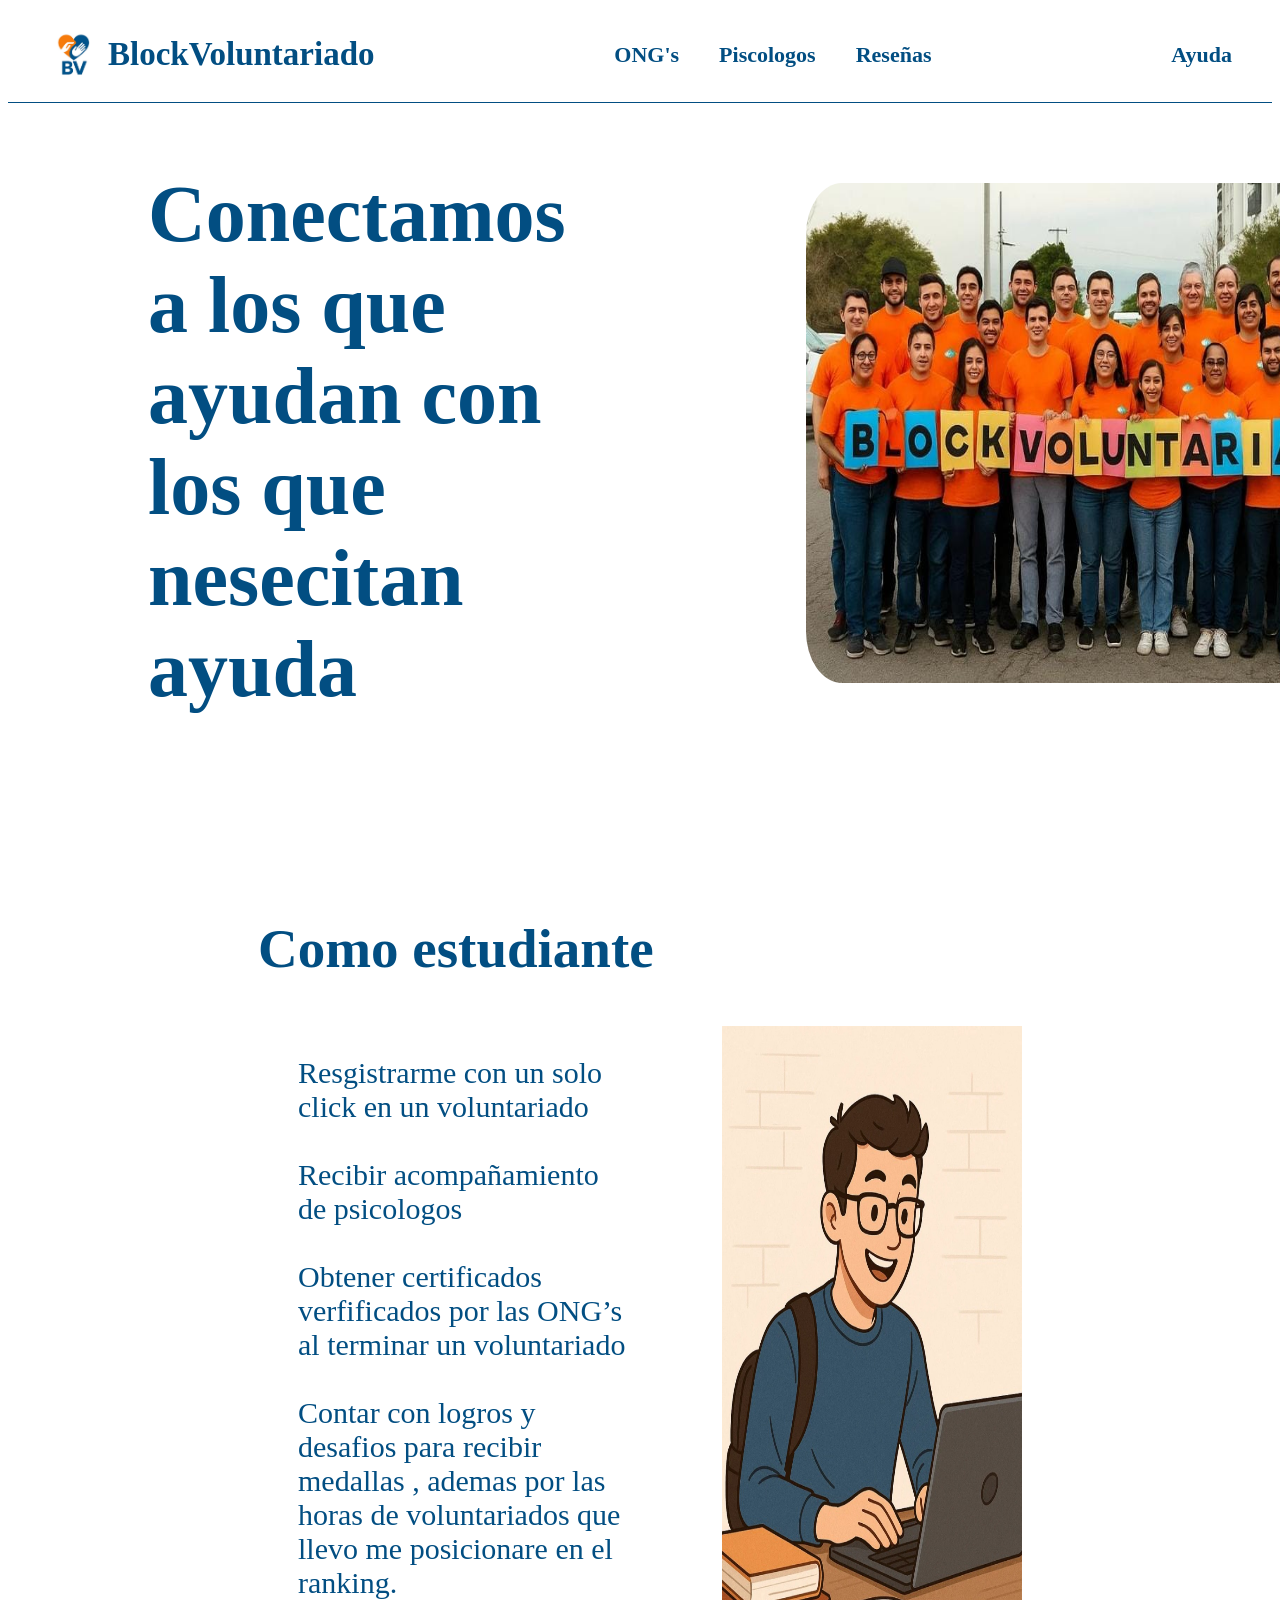
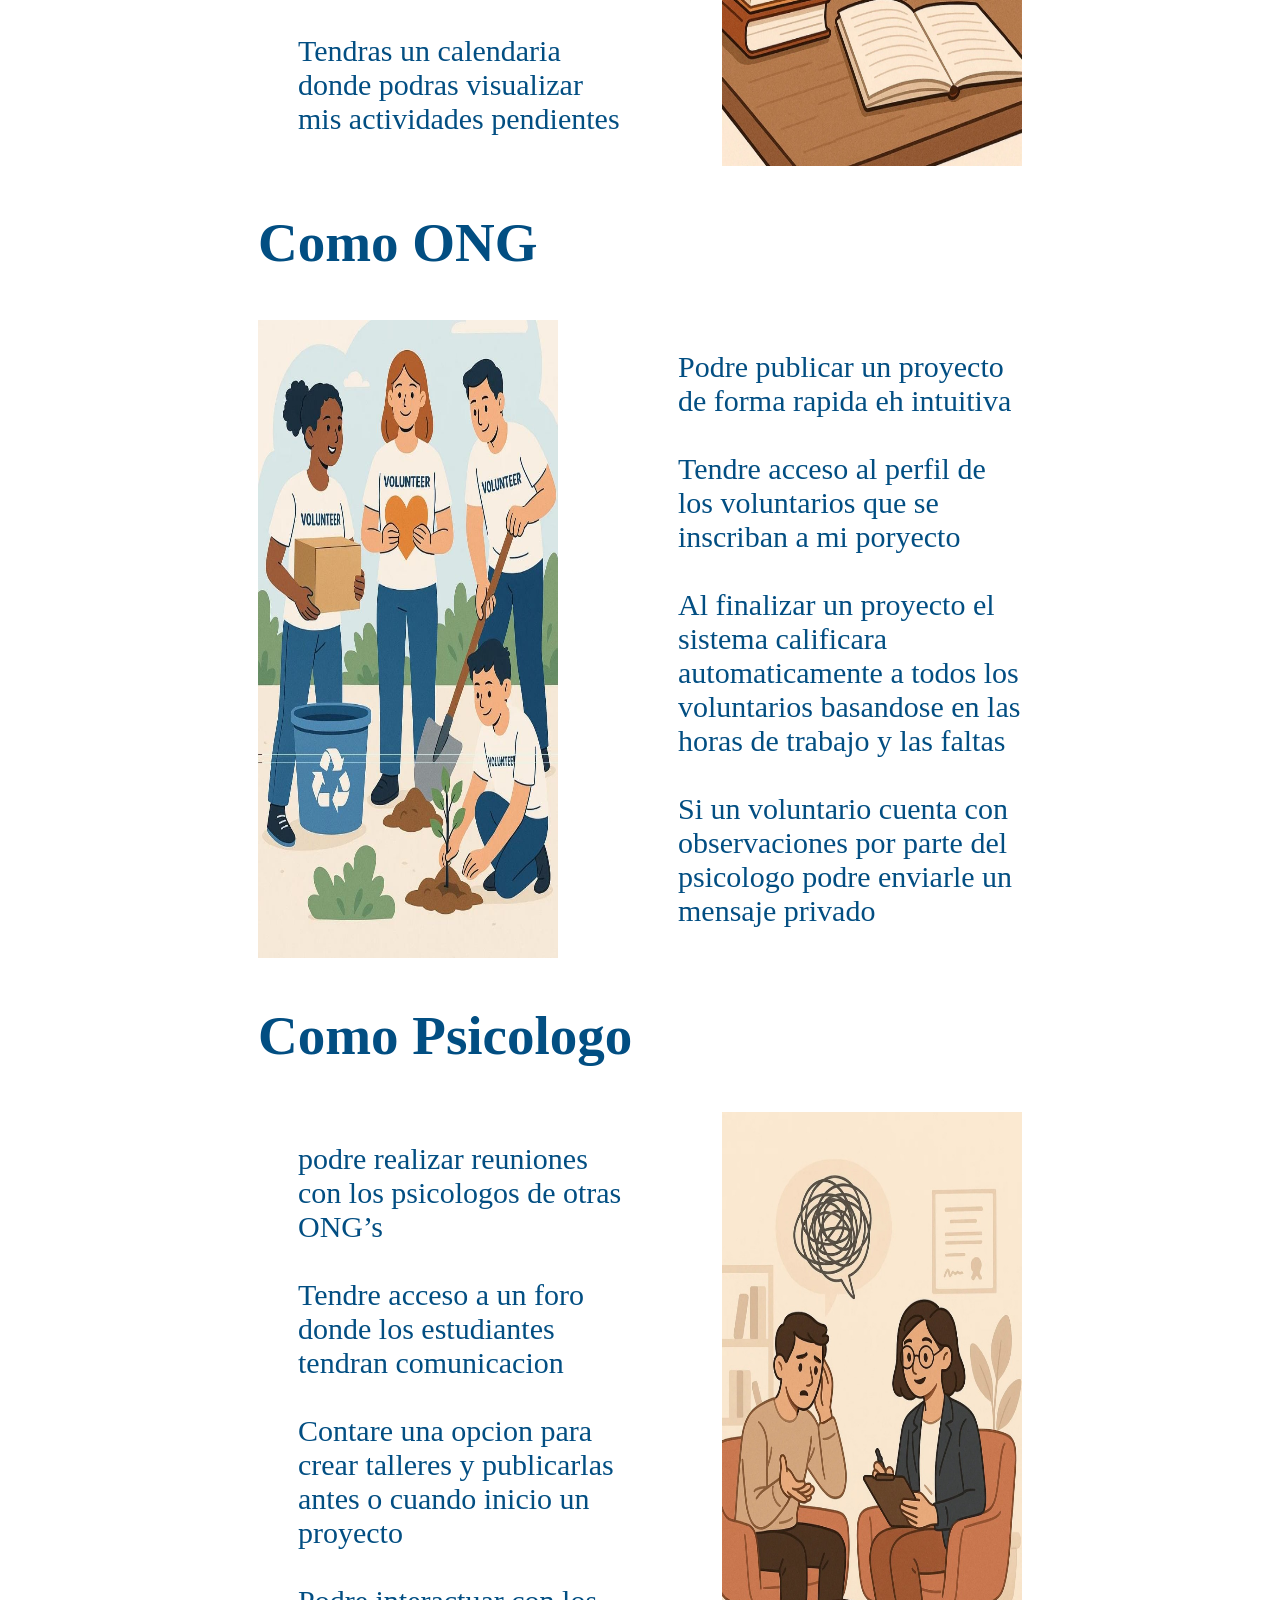
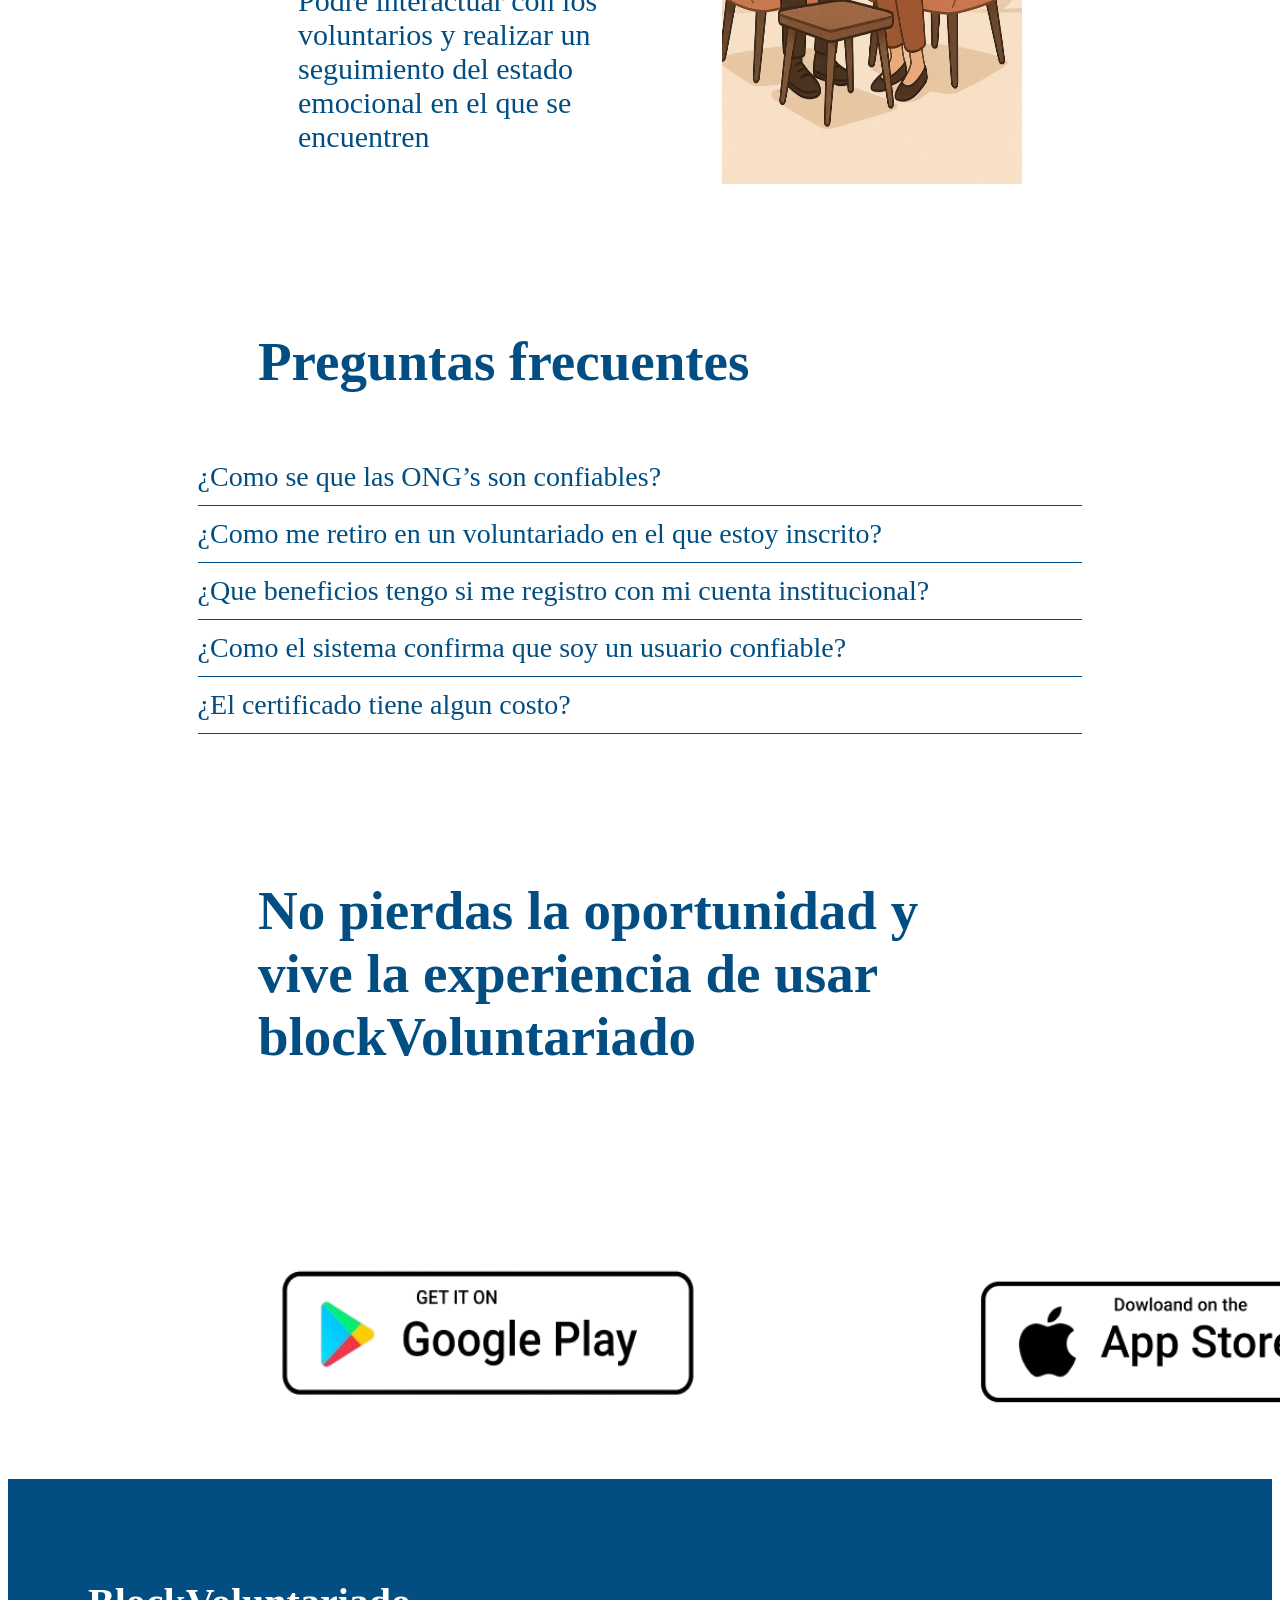
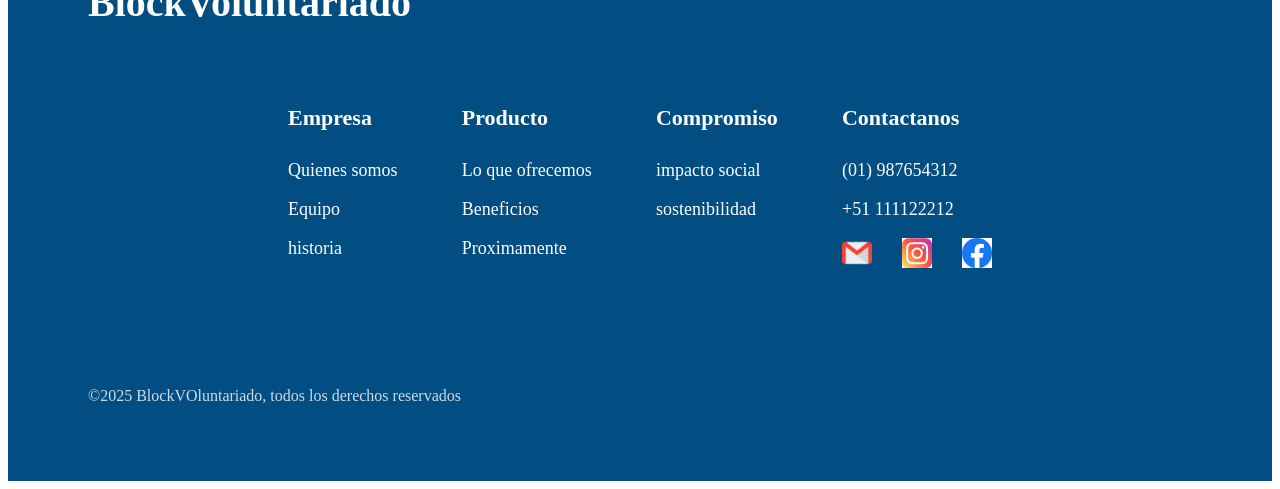
==== index.html @ fc1949a8 "Guardando mis cambios locales antes de fusionar" ====
<!DOCTYPE html>
<html lang="es">
    <head>
        <link rel="icon" href="Images/LogoBlockVoluntariado.jpg" type="image/jpg">
        <meta charset="UTF-8">
        <title>BlockVoluntariado</title>
        <link rel="stylesheet" href="styles/style.css">
    </head>
    
    <body>
        
    
        <header>

        <section class="Menu">
            <div class="izquierda">
                <img src="Images/LogoBlockVoluntariado.jpg" width="50">
                <h2>BlockVoluntariado</h2>
            </div>
        
            
        <ul class="centro">
            <li><strong>ONG's</strong></li>
            <li><strong>Piscologos</strong></li>
            <li><strong>Reseñas</strong></li>     
        </ul>
            <p class="derecha"><strong>Ayuda</strong></p>
        
        </section>
        </header>

    

        <main>
        <section class="hero">
            <h1 class="titulo">Conectamos<br>a los que<br>ayudan con <br>los que <br>nesecitan<br>ayuda</h1>
            <img class="primeraImagen" src="Images/Hero.jpg" width="600" height="500">
        </section>
        
        <section class="Segmentos">
            <article class="Estudiante">
            <h2>Como estudiante</h2>

            <div class="Estudiante-Info">
            <img src="Images/Estudiantes.jpg" width="300">

            <ul class="Estudiante-texto">
                <li>Resgistrarme con un solo click en un voluntariado</li><br>  
                <li>Recibir acompañamiento de psicologos</li><br>
                <li>Obtener certificados verfificados por las ONG’s al terminar un voluntariado</li><br>
                <li>Contar con logros y desafios para recibir medallas , ademas por las horas de voluntariados que llevo me posicionare en el ranking.</li><br>
                <li>Tendras un calendaria donde podras visualizar mis actividades pendientes</li>
            </ul>
        
            
            </div>
            
            </article>

            <article class="ONG">
                <h2>Como ONG</h2>
                <div class="ONG-Info">
                <img src="Images/ONGs.jpg" width="300">
                <ul class="ONG-texto">
                    <li>Podre publicar un proyecto de forma rapida eh intuitiva</li><br>
                    <li>Tendre acceso al perfil de los voluntarios que se inscriban a mi poryecto</li><br>
                    <li>Al finalizar un proyecto el sistema calificara automaticamente a todos los voluntarios basandose en las horas de trabajo y las faltas</li><br>
                    <li>Si un voluntario cuenta con observaciones por parte del psicologo podre enviarle un mensaje privado</li>
                </ul>
                
                </div>
            </article>

            <article class="Psicologo">
                <h2>Como Psicologo</h2>
                <div class="Psicologo-Info">    
            
                <img src="Images/Psicologos.jpg" width="300">
                <ul class="Psicologo-texto">
                    <li>podre realizar reuniones con los psicologos de otras ONG’s</li><br>
                    <li>Tendre acceso a un foro donde los estudiantes tendran comunicacion</li><br>
                    <li>Contare una opcion para crear talleres y publicarlas antes o cuando inicio un proyecto</li><br>
                    <li>Podre interactuar con los voluntarios y realizar un seguimiento del estado emocional en el que se encuentren</li>
                </ul>
                
                </div>
            </article>

        </section>

        <section class="Preguntas">
            <h2>Preguntas frecuentes</h2>
            <p>¿Como se que las ONG’s son confiables?</p>
            <p>¿Como me retiro en un voluntariado en el que estoy inscrito?</p>
            <p>¿Que beneficios tengo si me registro con mi cuenta institucional?</p>
            <p>¿Como el sistema confirma que soy un usuario confiable?</p>
            <p>¿El certificado tiene algun costo?</p>
        </section>

        <section class="instalacion">
            <h2>No pierdas la oportunidad y vive la experiencia de usar blockVoluntariado</h2>
            <div>
            <img src="Images/GooglePlay.png" width="500" height="245">
            <img src="Images/AppStore.png" width="555" height="240">
            </div>
        

        </section>
        
        </main>

        <footer class="footer">
            <h3 class="footer-titulo">BlockVoluntariado</h3>

            <div class="footer-info">
            <div>
                <h4>Empresa</h4>
                <p>Quienes somos</p>
                <p>Equipo</p>
                <p>historia</p>
            </div>

            <div>
                <h4>Producto</h4>
                <p>Lo que ofrecemos</p>
                <p>Beneficios</p>
                <p>Proximamente</p>
            </div>

            <div>
                <h4>Compromiso</h4>
                <p>impacto social</p>
                <p>sostenibilidad</p>
            </div>

            <div>
                <h4>Contactanos</h4>
                <p>(01) 987654312</p>
                <p>+51 111122212</p>
                <div class="footer-iconos">
                <img src="Images/Gmail.png" width="30  ">
                <img src="Images/Instagram.jpg" width="30">
                <img src="Images/Facebook.jpg" width="30">
                </div>
            </div>
            </div>

            <p class="final"> &copy;2025 BlockVOluntariado, todos los derechos reservados</p>


        </footer>
    
    </body>
</html>
---- styles/style.css ----
header{
   
    color:#024E82;
    border-bottom: 1px solid #024E82;
    padding: 1px 40px;
 
}


.Menu{
  display: flex;
  align-items: center;
  font-size: 22px;
  
}

.izquierda{
    display: flex;
    align-items: center;
    gap: 10px;
}
.centro{
  flex:2px;                   
  display:flex;
  justify-content:center; 
  gap:40px;
  list-style:none;
  margin:0;
  padding:0;
}

.derecha{
    margin-left: auto;
}

.hero{
      display:flex;
      gap: 100px;
      padding: 0px 140px;
      

}
.primeraImagen{
     padding: 80px 140px;
     border-radius: 20%;
}
.titulo{
  
    color:#024E82;
    font-size: 80px;
   
}


.Segmentos{
 color:#024E82;
padding: 90px 250px;


}

.Segmentos h2{
    font-size: 55px;
}

.Estudiante-Info{
    display: flex;
    gap: 90px;
    flex-direction: row-reverse;    

}
.Estudiante-texto{
    list-style:none; 
    font-size: 30px;
  
}

.ONG-Info{
    display: flex;
    gap:80px;

}
.ONG-texto{
     list-style:none;
    font-size: 30px;
    
}

.Psicologo-Info{
    display: flex;
    gap:90px;
    flex-direction: row-reverse;

}
.Psicologo-texto{
    list-style:none; 
    font-size: 30px;

}

.Preguntas{
    color:#024E82;
  
}

.Preguntas h2{
    padding:  10px 250px;
    font-size: 55px;
    
}

.Preguntas p{
    width: 70%;             
  margin: 0 auto;         
  padding: 12px 0;     
  border-bottom: 1px solid #024E82;
  font-size: 28px;
}

.instalacion{
     color:#024E82;
     
}

.instalacion h2{
   
   padding: 12px 0;   
    font-size: 55px;   
     padding:  100px 250px; 
}

.instalacion div{
    display: flex;
    padding:  10px 250px; 
   gap:150px;
}

.footer{
    background-color: #024E82;
    color:white ;
    padding: 60px 80px;
}
.footer-titulo{
    font-size: 40px;
    gap:60px;

}
.footer-info{
    justify-content: space-between;
    display: flex;
   padding: 10px 200px;
}

.footer-info p{
    font-size: 18px;    
}
.footer-info h4{
     font-size: 22px; 
}

.footer-iconos{
    display: flex;
    gap:30px;
   
}

.final{
  font-size: 16px;
    opacity: 0.8;
    margin-top: 100px;

}
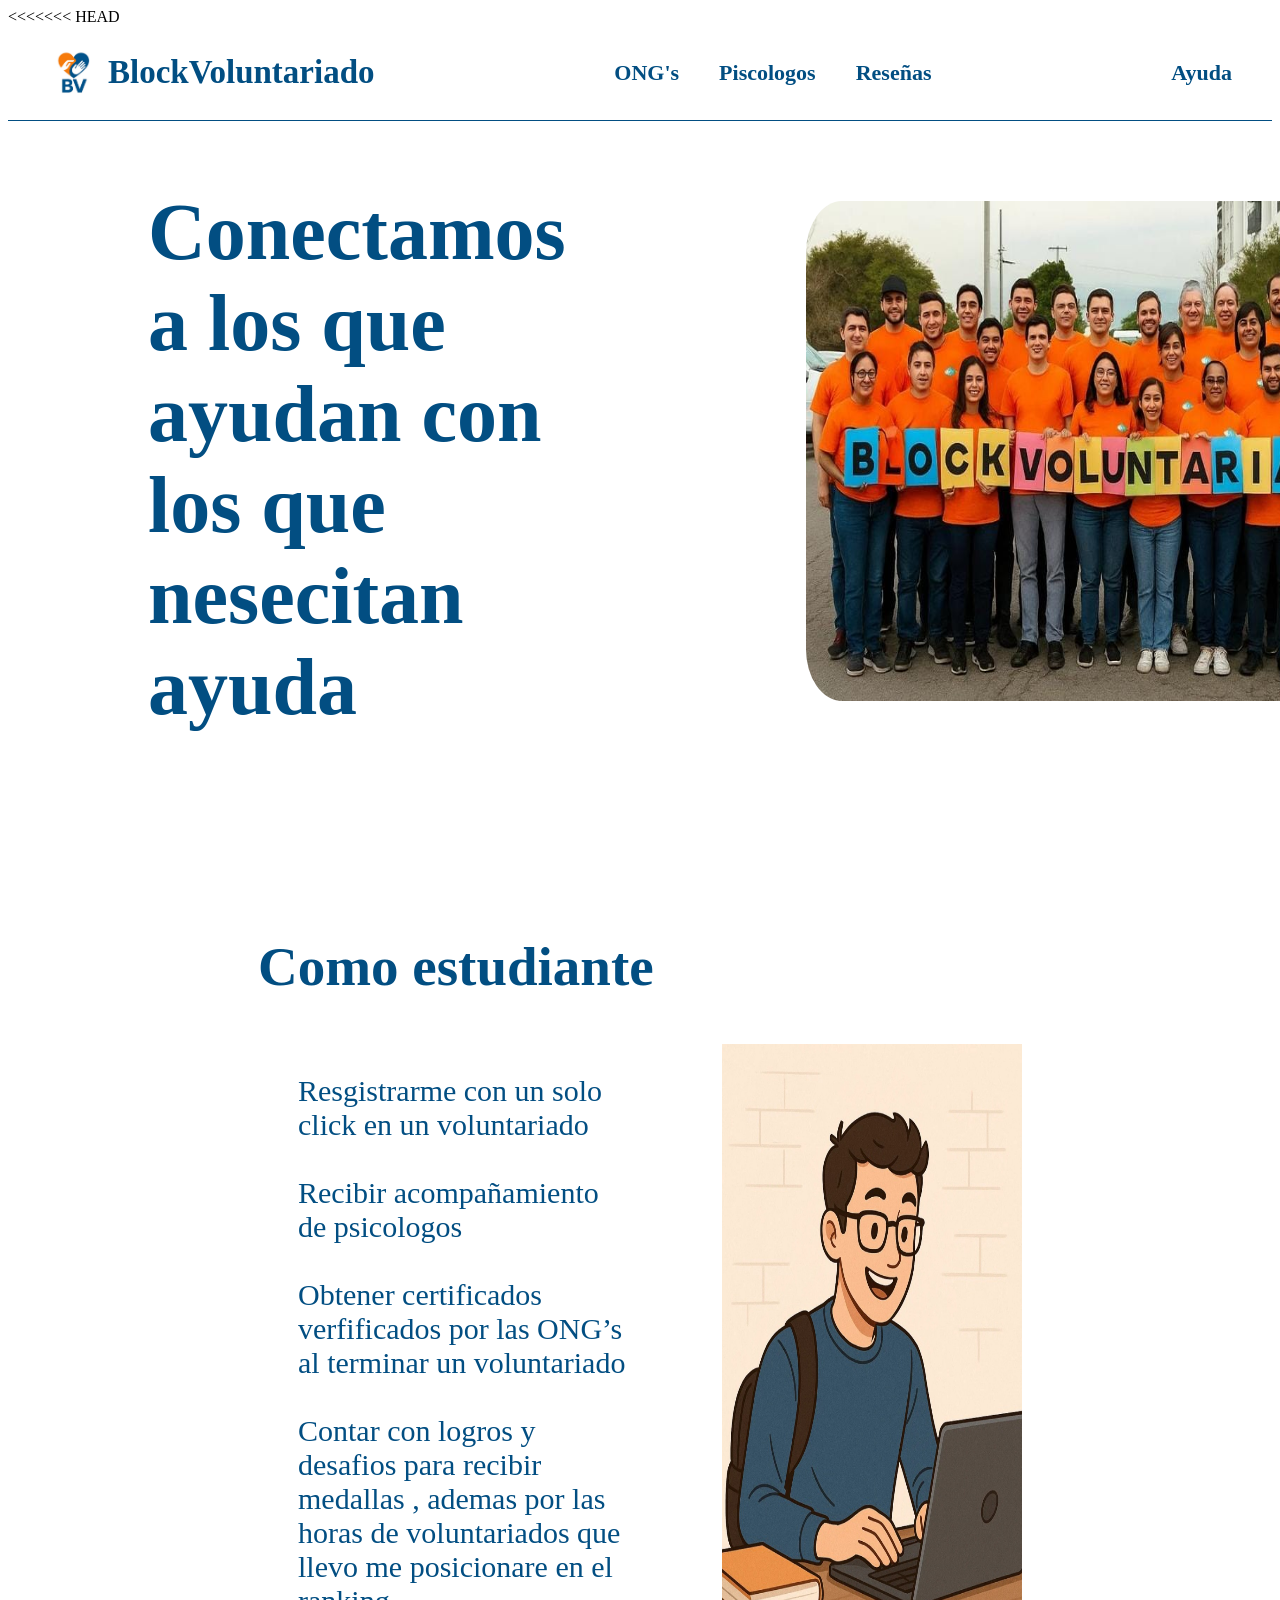
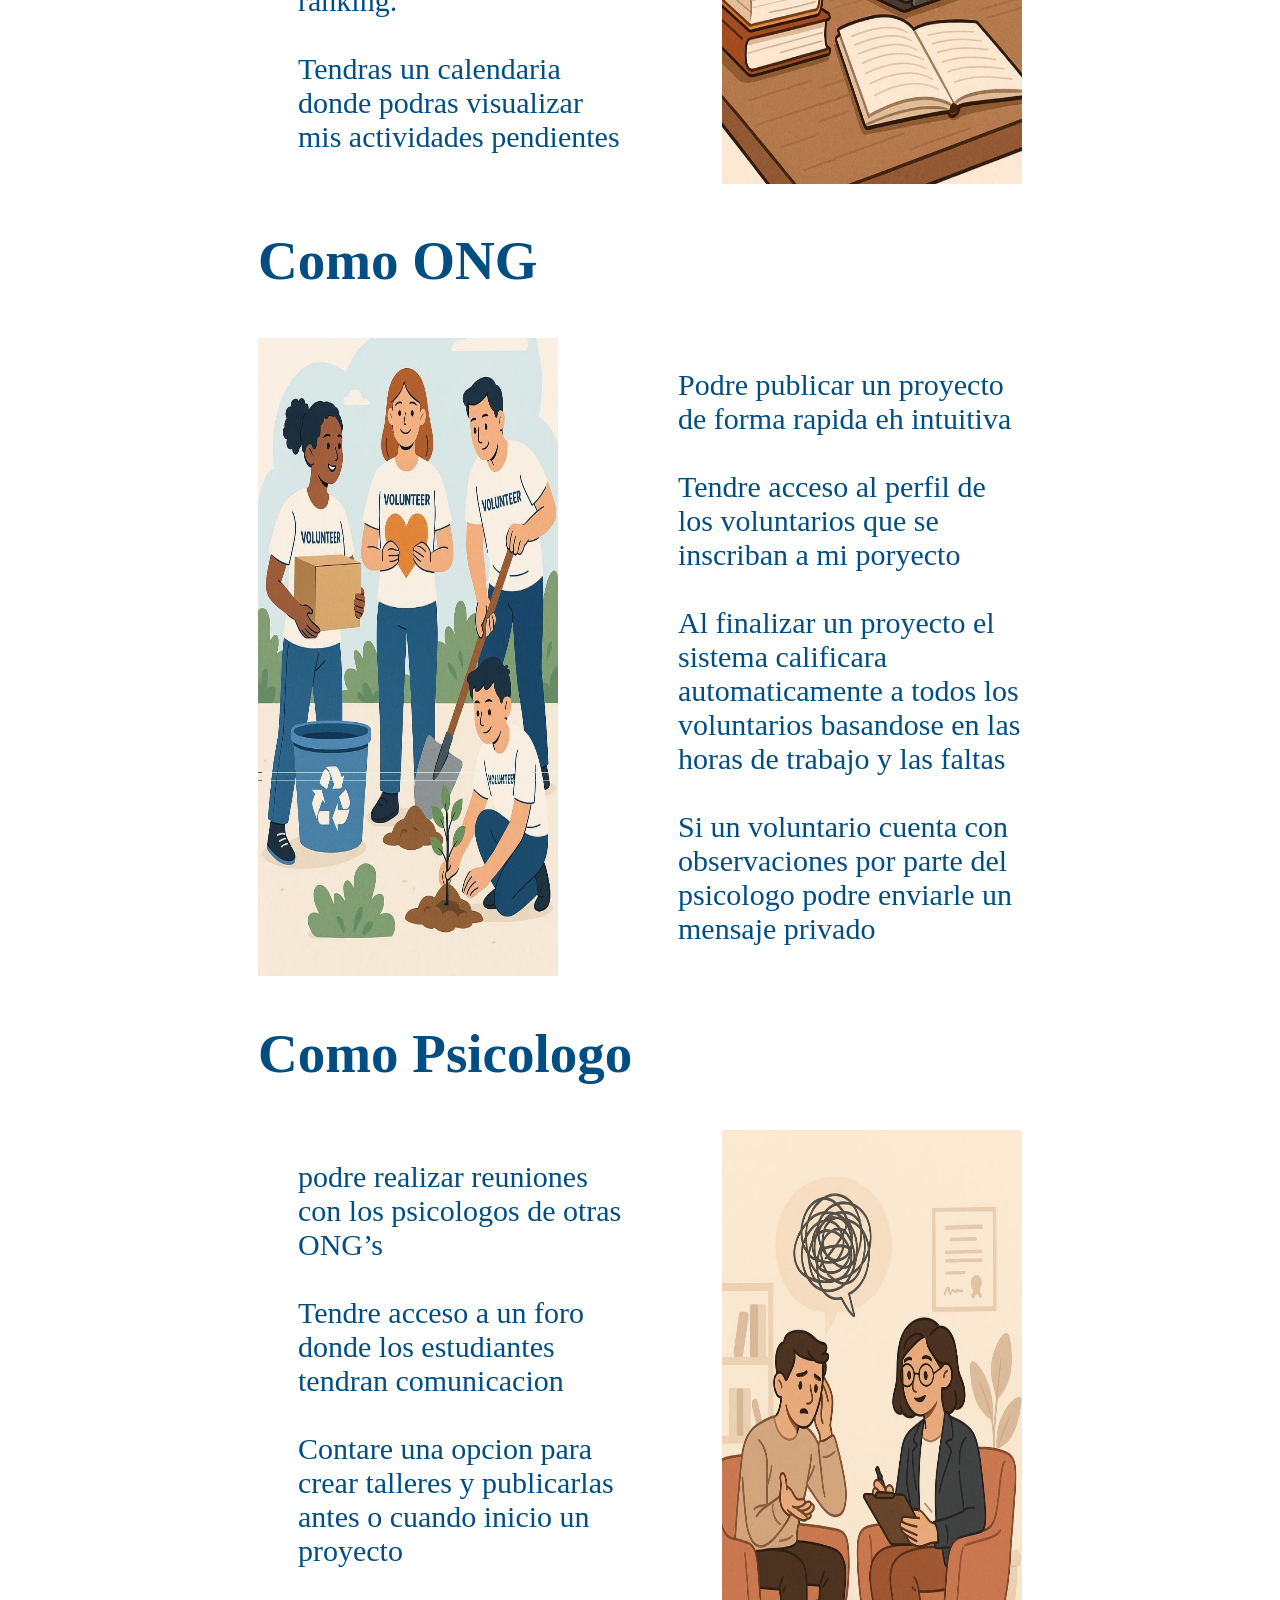
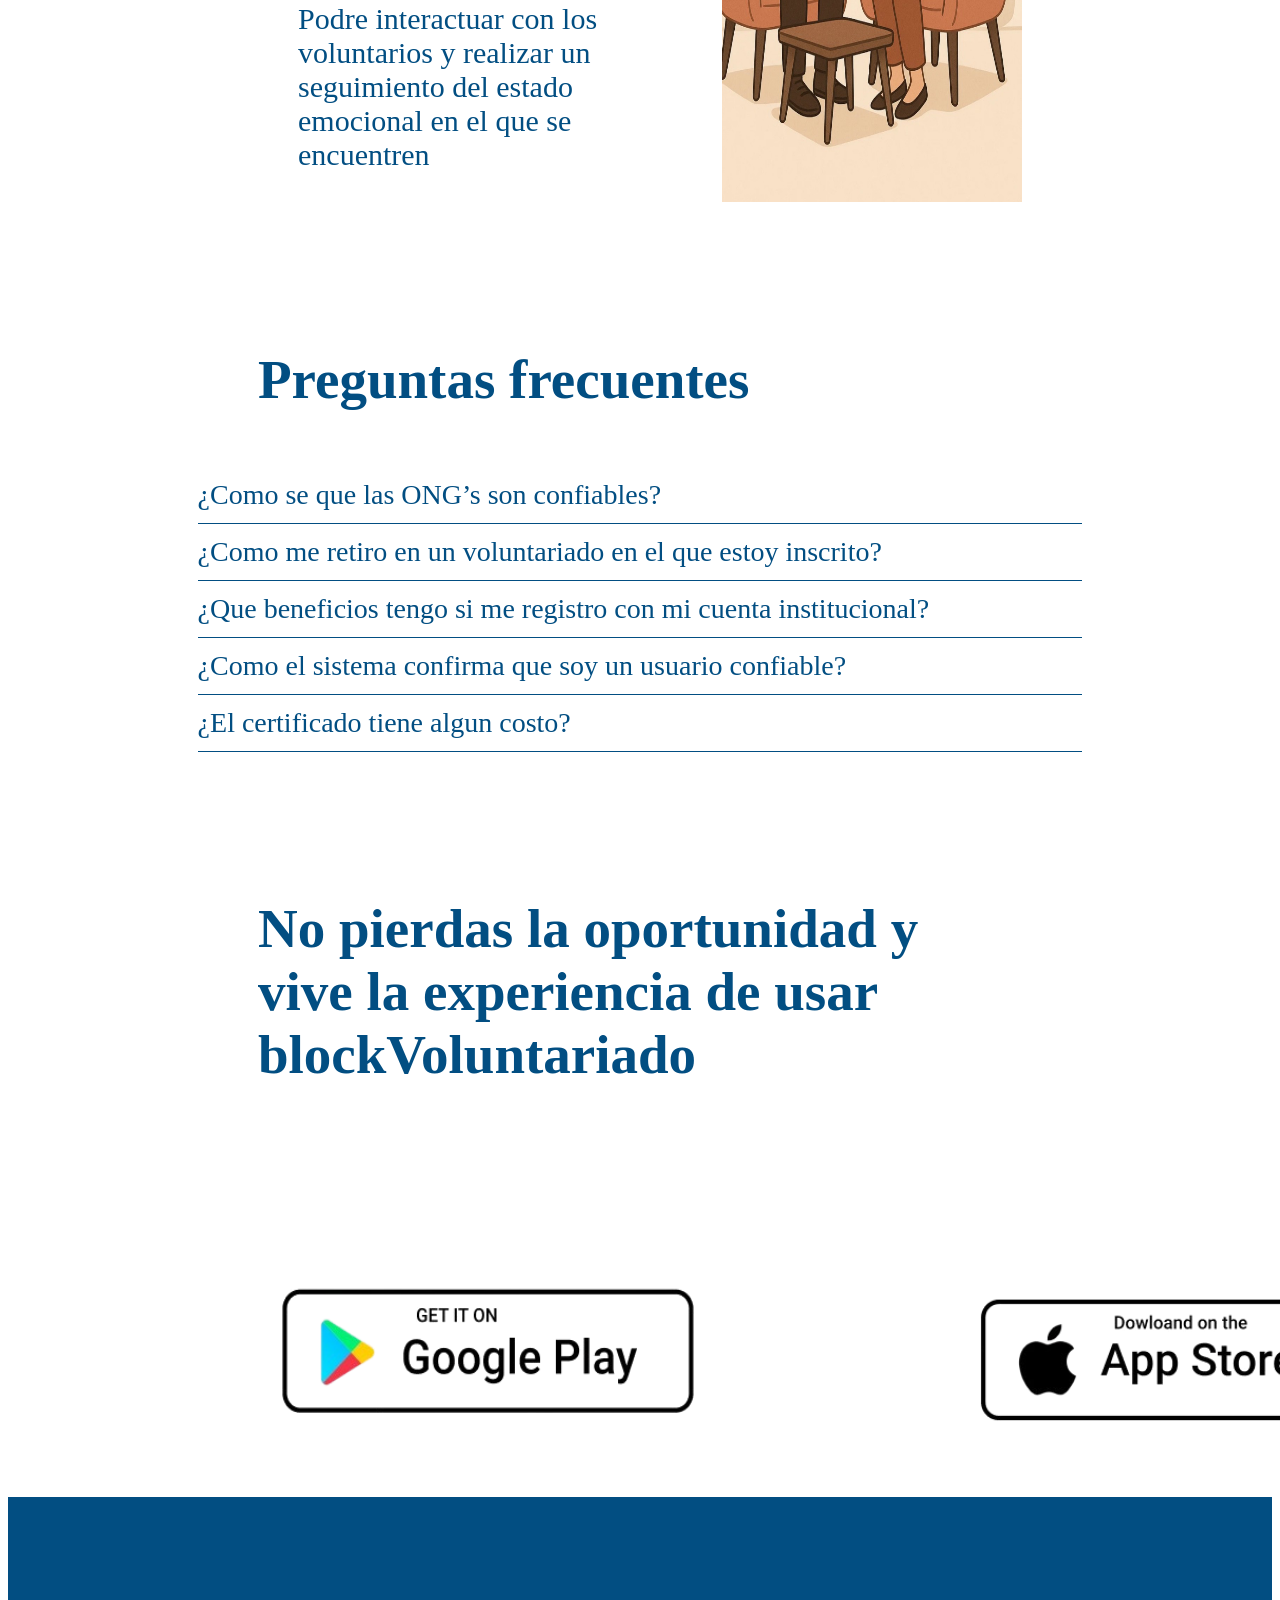
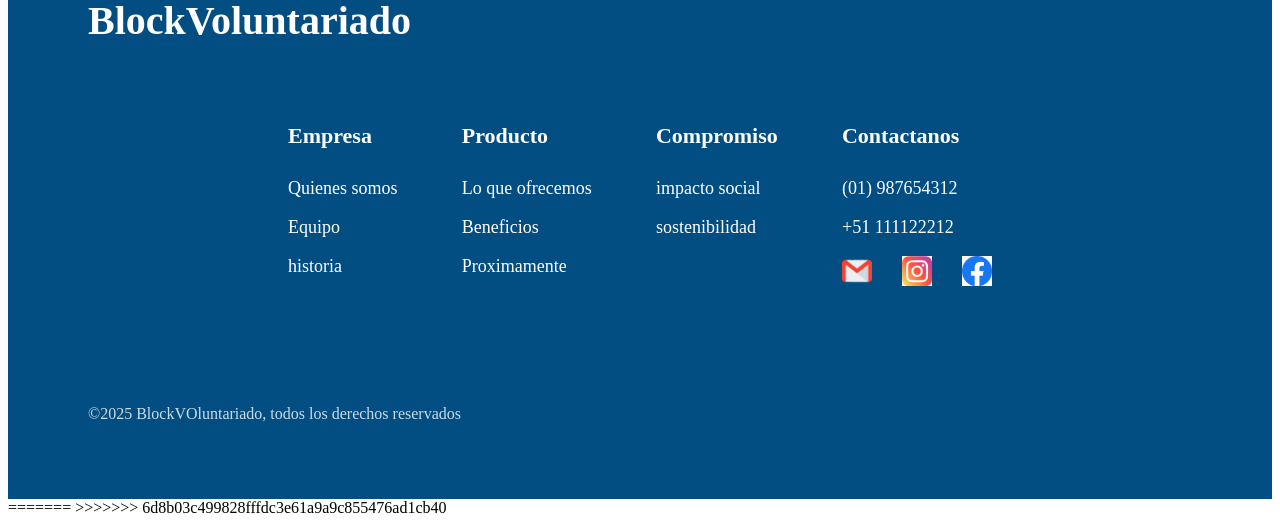
==== commit bbc0e91b: "Primera version LandinPage" ====
--- a/index.html
+++ b/index.html
@@ -1,4 +1,5 @@
 <!DOCTYPE html>
+<<<<<<< HEAD
 <html lang="es">
     <head>
         <link rel="icon" href="Images/LogoBlockVoluntariado.jpg" type="image/jpg">
@@ -151,4 +152,15 @@
         </footer>
     
     </body>
+=======
+<html lang="en">
+<head>
+    <meta charset="UTF-8">
+    <meta name="viewport" content="width=device-width, initial-scale=1.0">
+    <title>BlockVoluntariado</title>
+</head>
+<body>
+    
+</body>
+>>>>>>> 6d8b03c499828fffdc3e61a9a9c855476ad1cb40
 </html>
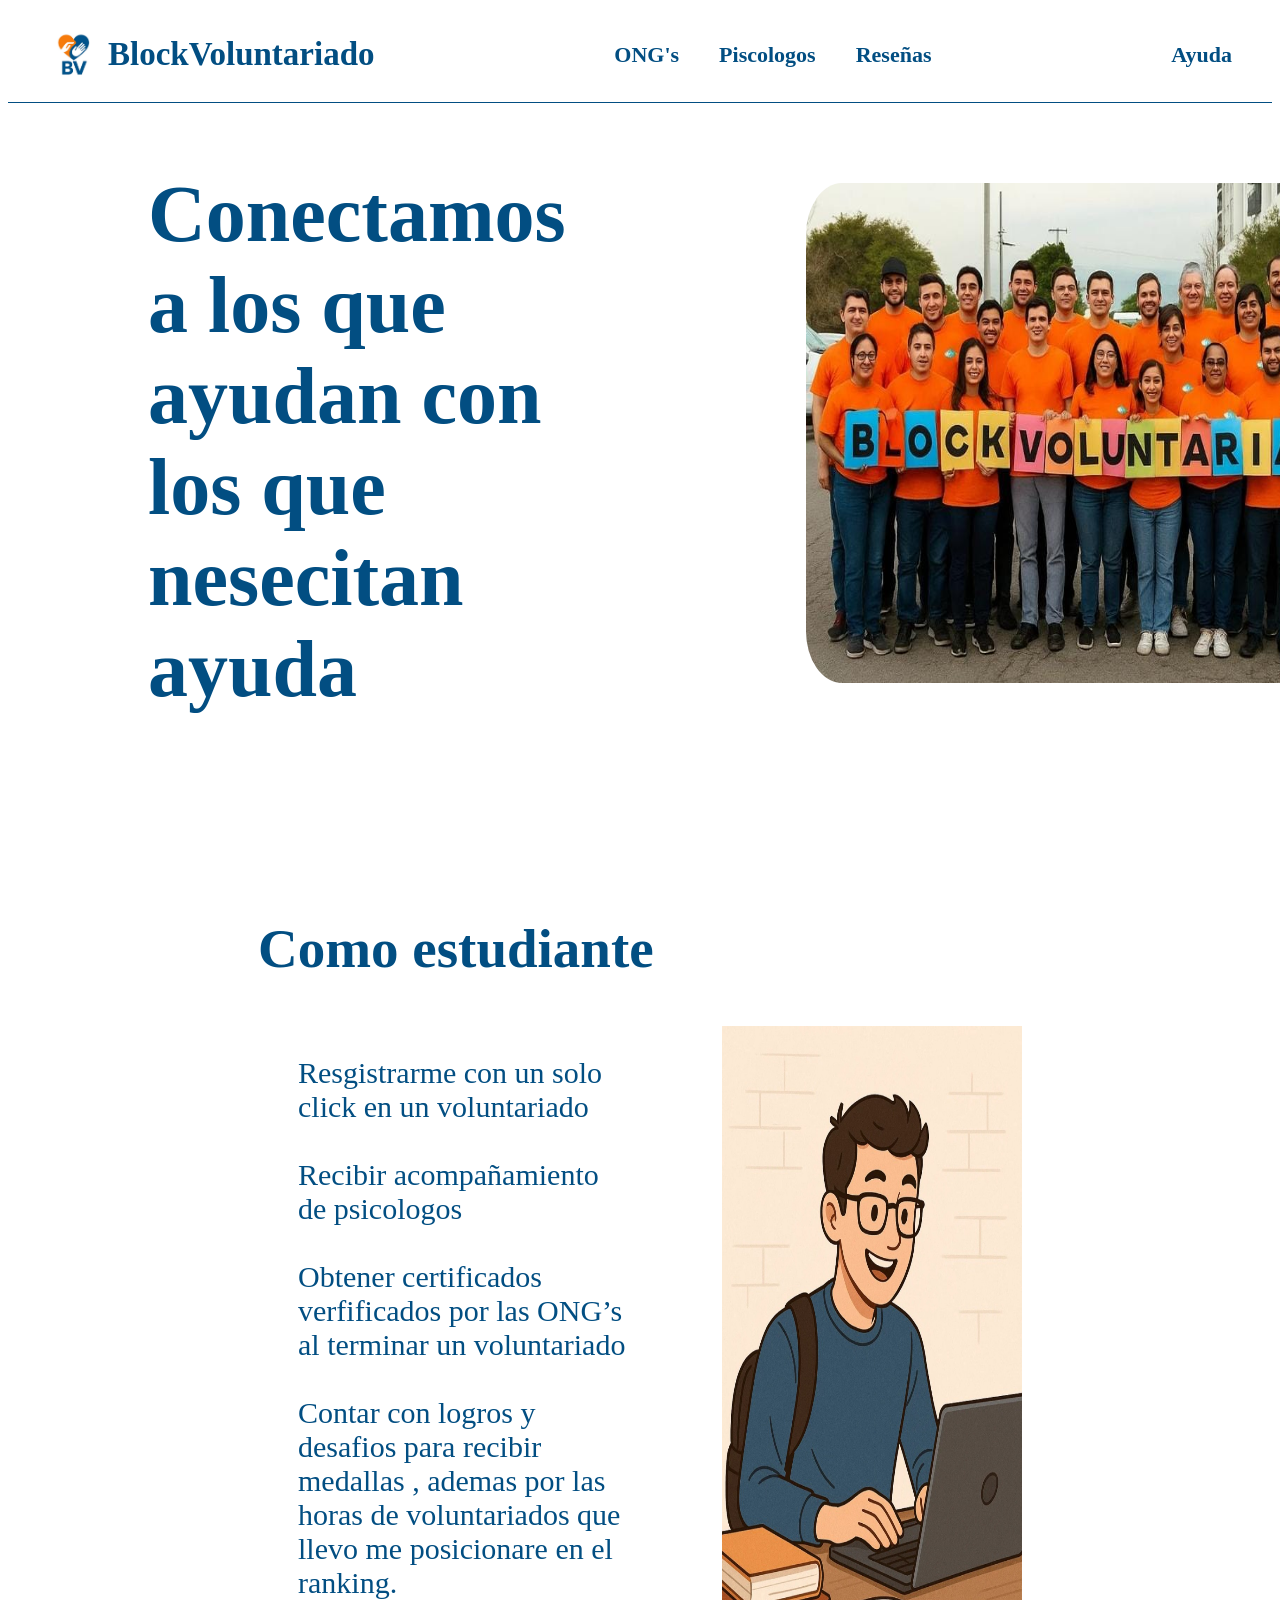
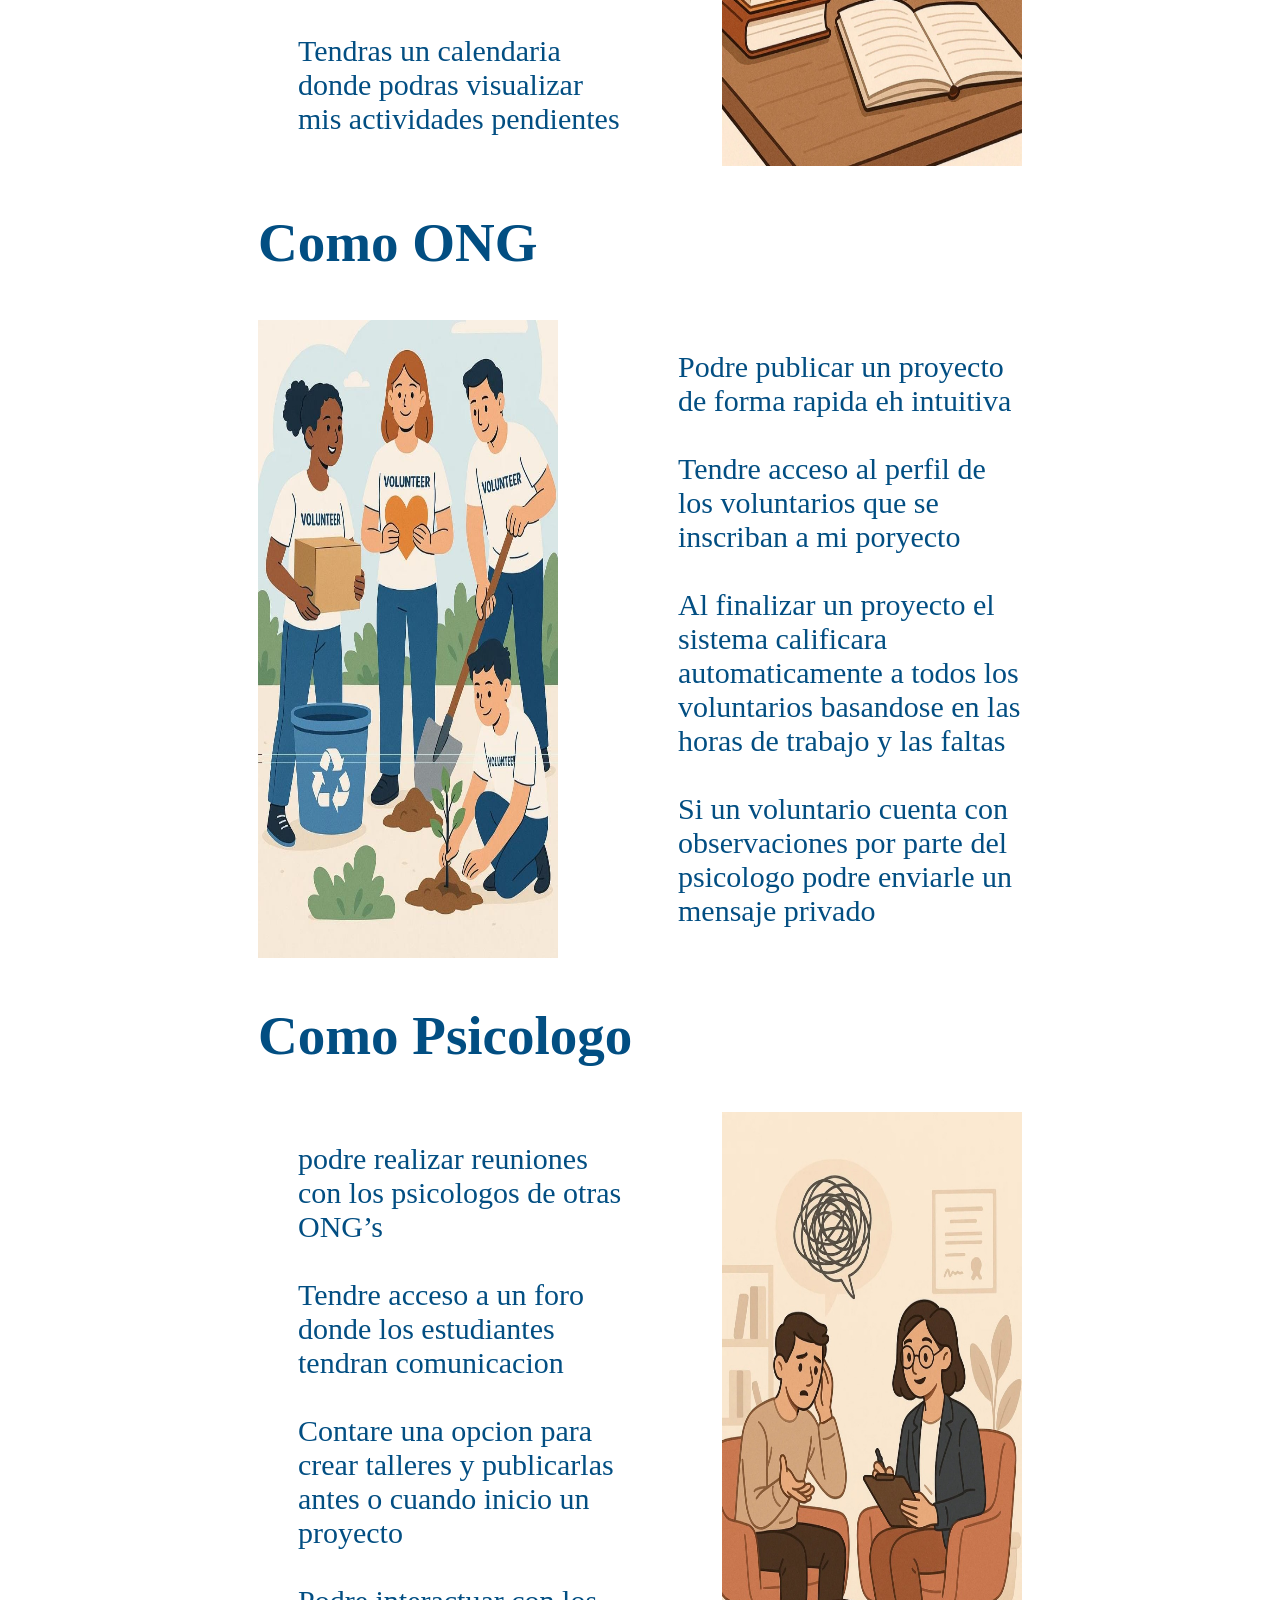
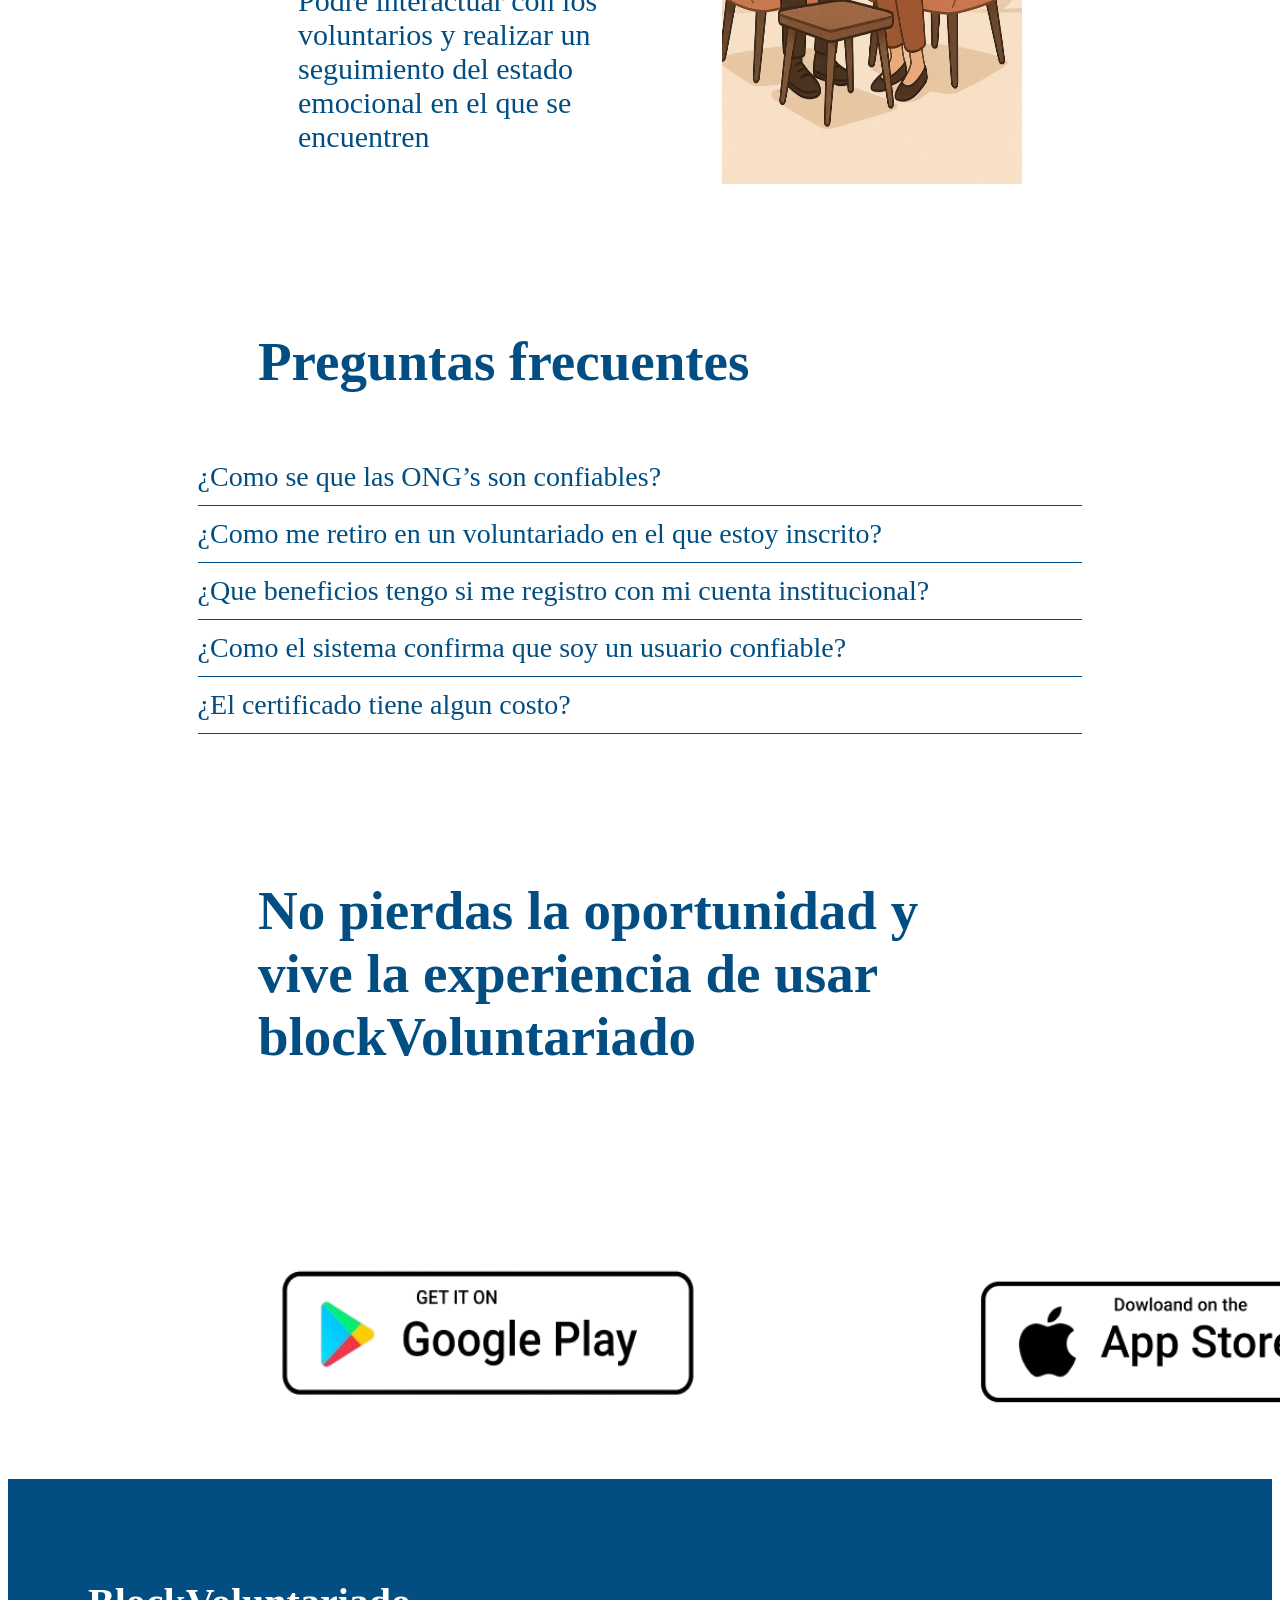
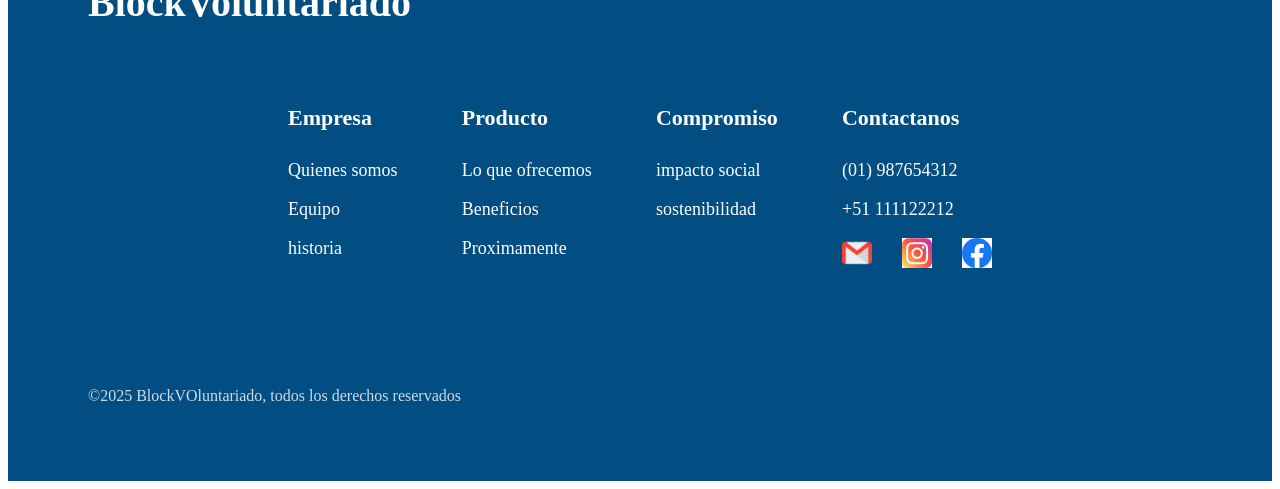
==== commit 1a287211: "Limpieza y corrección de estructura de archivos" ====
--- a/index.html
+++ b/index.html
@@ -1,11 +1,10 @@
 <!DOCTYPE html>
-<<<<<<< HEAD
 <html lang="es">
     <head>
         <link rel="icon" href="Images/LogoBlockVoluntariado.jpg" type="image/jpg">
         <meta charset="UTF-8">
         <title>BlockVoluntariado</title>
-        <link rel="stylesheet" href="styles/style.css">
+        <link rel="stylesheet" href="assets/styles/style.css">
     </head>
     
     <body>
@@ -152,7 +151,6 @@
         </footer>
     
     </body>
-=======
 <html lang="en">
 <head>
     <meta charset="UTF-8">
@@ -162,5 +160,4 @@
 <body>
     
 </body>
->>>>>>> 6d8b03c499828fffdc3e61a9a9c855476ad1cb40
 </html>
--- a/assets/styles/style.css
+++ b/assets/styles/style.css
@@ -0,0 +1,172 @@
+header{
+   
+    color:#024E82;
+    border-bottom: 1px solid #024E82;
+    padding: 1px 40px;
+ 
+}
+
+
+.Menu{
+  display: flex;
+  align-items: center;
+  font-size: 22px;
+  
+}
+
+.izquierda{
+    display: flex;
+    align-items: center;
+    gap: 10px;
+}
+.centro{
+  flex:2px;                   
+  display:flex;
+  justify-content:center; 
+  gap:40px;
+  list-style:none;
+  margin:0;
+  padding:0;
+}
+
+.derecha{
+    margin-left: auto;
+}
+
+.hero{
+      display:flex;
+      gap: 100px;
+      padding: 0px 140px;
+      
+
+}
+.primeraImagen{
+     padding: 80px 140px;
+     border-radius: 20%;
+}
+.titulo{
+  
+    color:#024E82;
+    font-size: 80px;
+   
+}
+
+
+.Segmentos{
+ color:#024E82;
+padding: 90px 250px;
+
+
+}
+
+.Segmentos h2{
+    font-size: 55px;
+}
+
+.Estudiante-Info{
+    display: flex;
+    gap: 90px;
+    flex-direction: row-reverse;    
+
+}
+.Estudiante-texto{
+    list-style:none; 
+    font-size: 30px;
+  
+}
+
+.ONG-Info{
+    display: flex;
+    gap:80px;
+
+}
+.ONG-texto{
+     list-style:none;
+    font-size: 30px;
+    
+}
+
+.Psicologo-Info{
+    display: flex;
+    gap:90px;
+    flex-direction: row-reverse;
+
+}
+.Psicologo-texto{
+    list-style:none; 
+    font-size: 30px;
+
+}
+
+.Preguntas{
+    color:#024E82;
+  
+}
+
+.Preguntas h2{
+    padding:  10px 250px;
+    font-size: 55px;
+    
+}
+
+.Preguntas p{
+    width: 70%;             
+  margin: 0 auto;         
+  padding: 12px 0;     
+  border-bottom: 1px solid #024E82;
+  font-size: 28px;
+}
+
+.instalacion{
+     color:#024E82;
+     
+}
+
+.instalacion h2{
+   
+   padding: 12px 0;   
+    font-size: 55px;   
+     padding:  100px 250px; 
+}
+
+.instalacion div{
+    display: flex;
+    padding:  10px 250px; 
+   gap:150px;
+}
+
+.footer{
+    background-color: #024E82;
+    color:white ;
+    padding: 60px 80px;
+}
+.footer-titulo{
+    font-size: 40px;
+    gap:60px;
+
+}
+.footer-info{
+    justify-content: space-between;
+    display: flex;
+   padding: 10px 200px;
+}
+
+.footer-info p{
+    font-size: 18px;    
+}
+.footer-info h4{
+     font-size: 22px; 
+}
+
+.footer-iconos{
+    display: flex;
+    gap:30px;
+   
+}
+
+.final{
+  font-size: 16px;
+    opacity: 0.8;
+    margin-top: 100px;
+
+}
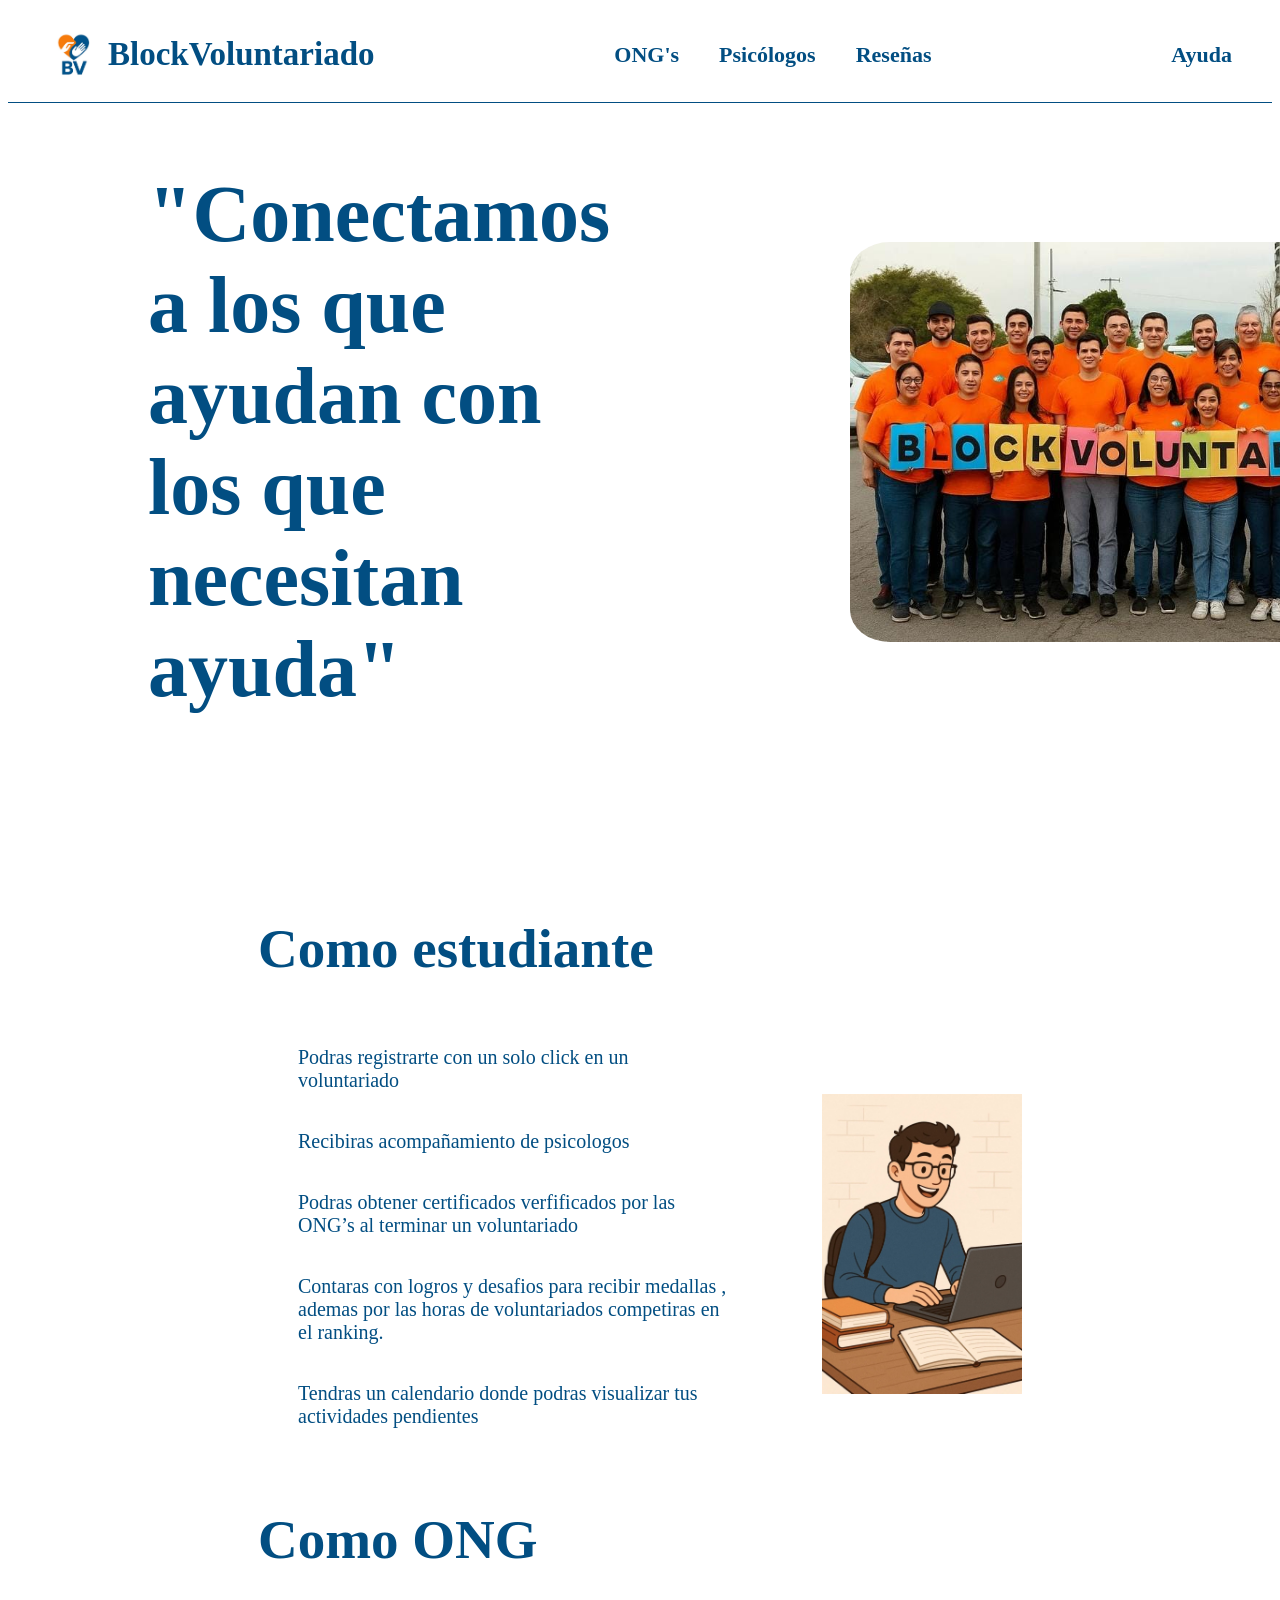
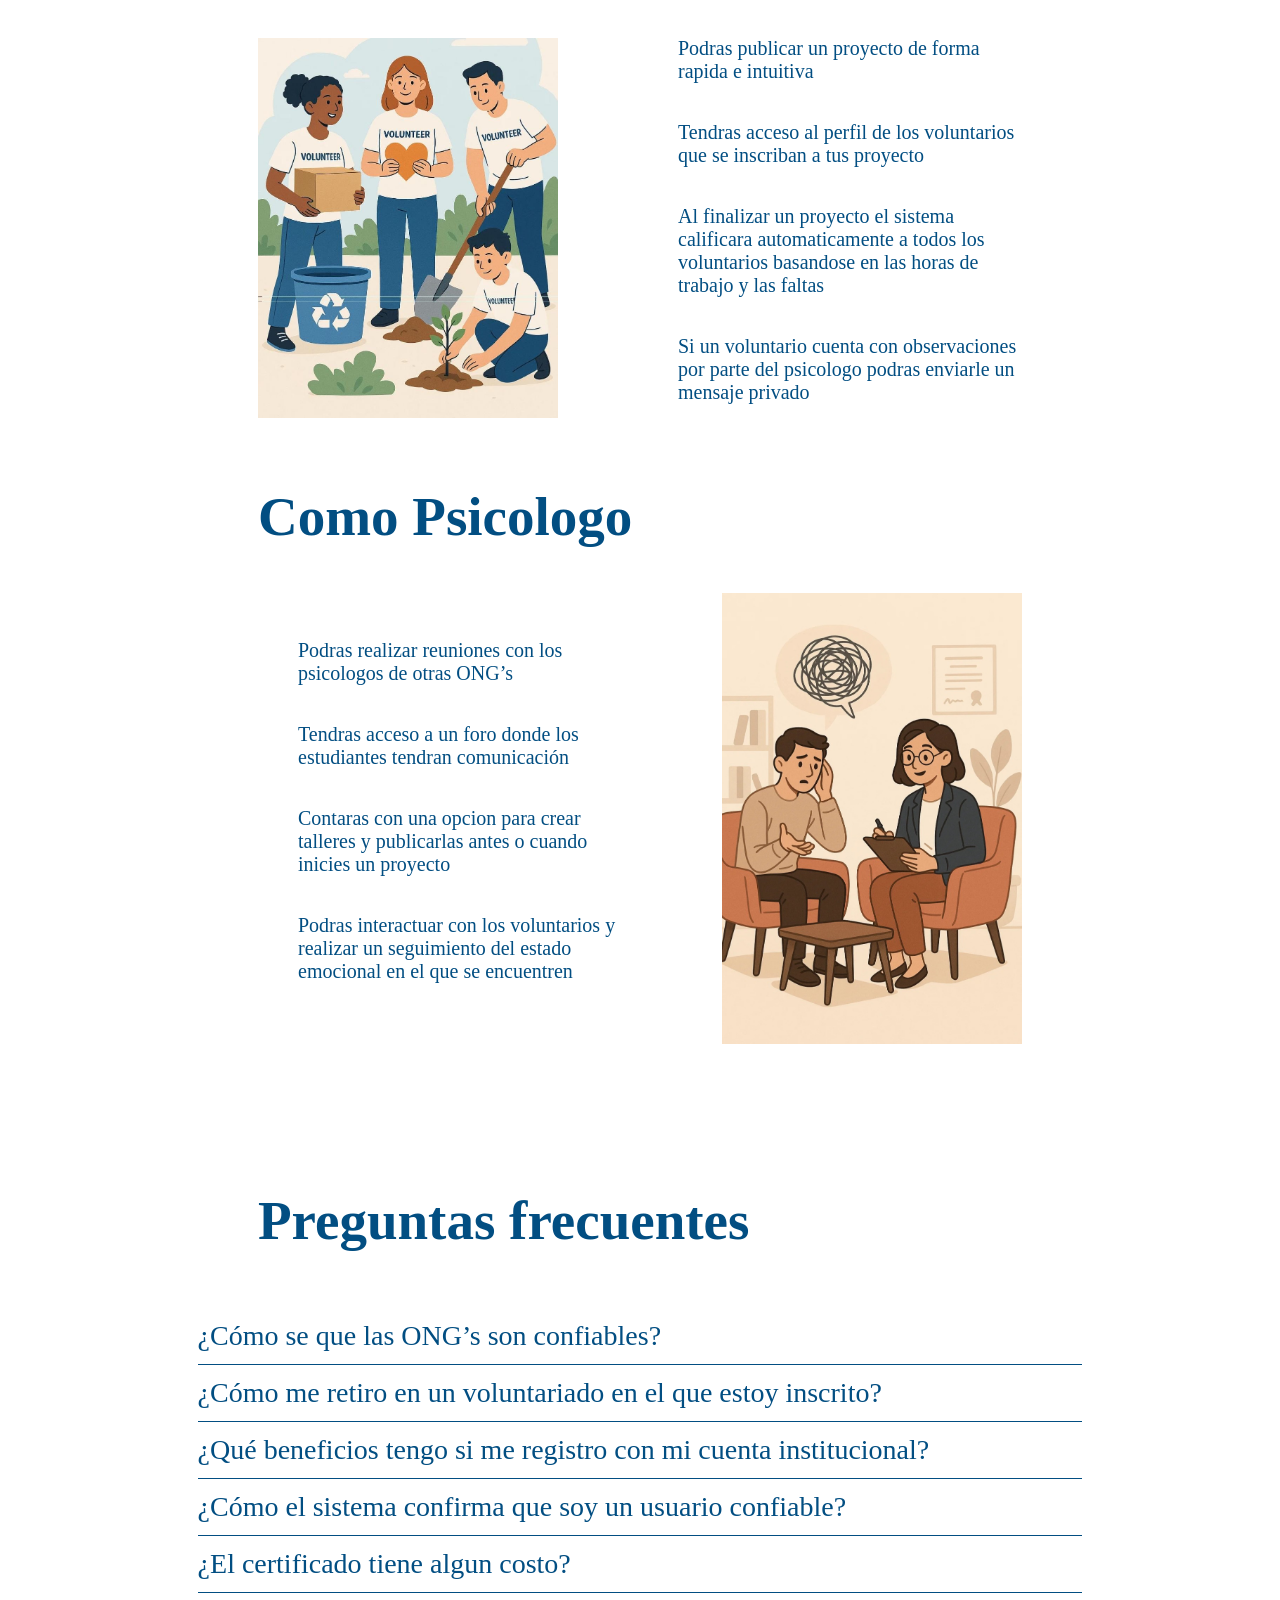
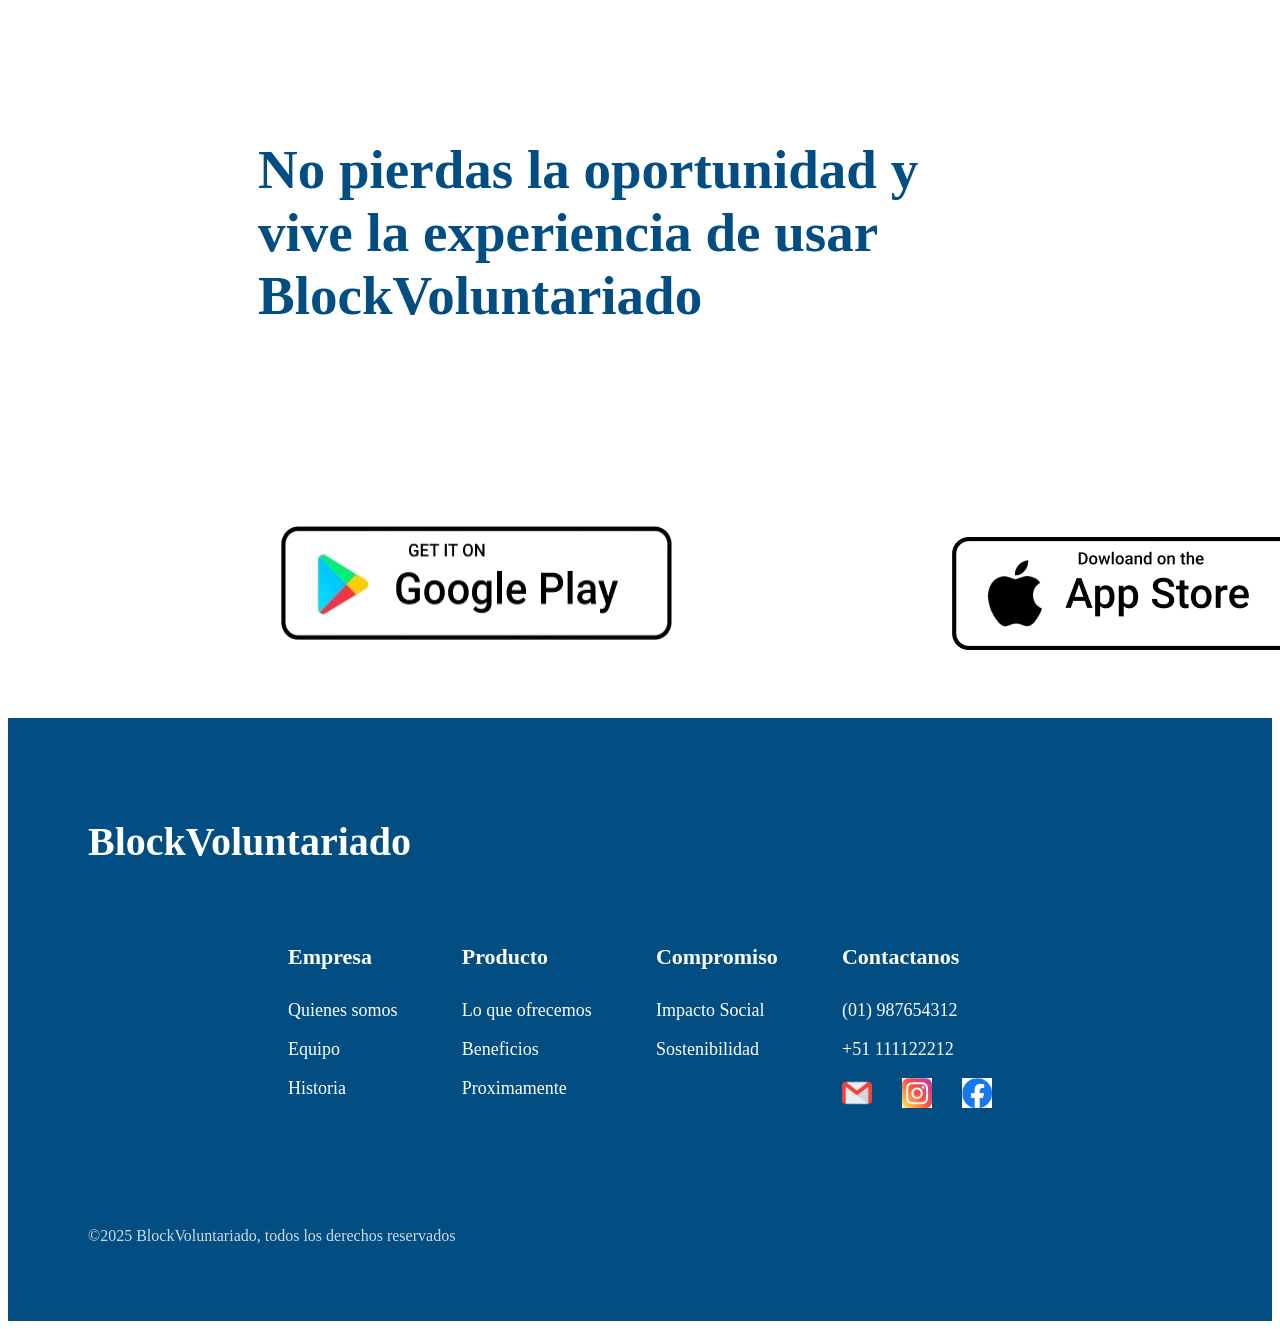
==== commit 6f74911b: "feat: Añadido diseño responsive para Android y ajustes de texto" ====
--- a/index.html
+++ b/index.html
@@ -1,8 +1,10 @@
 <!DOCTYPE html>
 <html lang="es">
     <head>
-        <link rel="icon" href="Images/LogoBlockVoluntariado.jpg" type="image/jpg">
+        <link rel="icon" href="assets/images/LogoBlockVoluntariado.jpg" type="image/jpg">
+        <meta name="viewport" content="width=device-width, initial-scale=1.0">
         <meta charset="UTF-8">
+    
         <title>BlockVoluntariado</title>
         <link rel="stylesheet" href="assets/styles/style.css">
     </head>
@@ -14,14 +16,14 @@
 
         <section class="Menu">
             <div class="izquierda">
-                <img src="Images/LogoBlockVoluntariado.jpg" width="50">
+                <img src="assets/images/LogoBlockVoluntariado.jpg" width="50">
                 <h2>BlockVoluntariado</h2>
             </div>
         
             
         <ul class="centro">
             <li><strong>ONG's</strong></li>
-            <li><strong>Piscologos</strong></li>
+            <li><strong>Psicólogos</strong></li>
             <li><strong>Reseñas</strong></li>     
         </ul>
             <p class="derecha"><strong>Ayuda</strong></p>
@@ -33,8 +35,8 @@
 
         <main>
         <section class="hero">
-            <h1 class="titulo">Conectamos<br>a los que<br>ayudan con <br>los que <br>nesecitan<br>ayuda</h1>
-            <img class="primeraImagen" src="Images/Hero.jpg" width="600" height="500">
+            <h1 class="titulo">"Conectamos<br>a los que<br>ayudan con <br>los que <br>necesitan<br>ayuda"</h1>
+            <img class="primeraImagen" src="assets/images/Hero.jpg" width="900" height="800"/>
         </section>
         
         <section class="Segmentos">
@@ -42,14 +44,14 @@
             <h2>Como estudiante</h2>
 
             <div class="Estudiante-Info">
-            <img src="Images/Estudiantes.jpg" width="300">
-
+                <img src="assets/images/Estudiantes.jpg"width="200"/>
+                
             <ul class="Estudiante-texto">
-                <li>Resgistrarme con un solo click en un voluntariado</li><br>  
-                <li>Recibir acompañamiento de psicologos</li><br>
-                <li>Obtener certificados verfificados por las ONG’s al terminar un voluntariado</li><br>
-                <li>Contar con logros y desafios para recibir medallas , ademas por las horas de voluntariados que llevo me posicionare en el ranking.</li><br>
-                <li>Tendras un calendaria donde podras visualizar mis actividades pendientes</li>
+                <li>Podras registrarte con un solo click en un voluntariado</li><br>  
+                <li>Recibiras acompañamiento de psicologos</li><br>
+                <li>Podras obtener certificados verfificados por las ONG’s al terminar un voluntariado</li><br>
+                <li>Contaras con logros y desafios para recibir medallas , ademas por las horas de voluntariados competiras en el ranking.</li><br>
+                <li>Tendras un calendario donde podras visualizar tus actividades pendientes</li>
             </ul>
         
             
@@ -60,12 +62,12 @@
             <article class="ONG">
                 <h2>Como ONG</h2>
                 <div class="ONG-Info">
-                <img src="Images/ONGs.jpg" width="300">
+                <img src="assets/images/ONGs.jpg" width="300">
                 <ul class="ONG-texto">
-                    <li>Podre publicar un proyecto de forma rapida eh intuitiva</li><br>
-                    <li>Tendre acceso al perfil de los voluntarios que se inscriban a mi poryecto</li><br>
+                    <li>Podras publicar un proyecto de forma rapida e intuitiva</li><br>
+                    <li>Tendras acceso al perfil de los voluntarios que se inscriban a tus proyecto</li><br>
                     <li>Al finalizar un proyecto el sistema calificara automaticamente a todos los voluntarios basandose en las horas de trabajo y las faltas</li><br>
-                    <li>Si un voluntario cuenta con observaciones por parte del psicologo podre enviarle un mensaje privado</li>
+                    <li>Si un voluntario cuenta con observaciones por parte del psicologo podras enviarle un mensaje privado</li>
                 </ul>
                 
                 </div>
@@ -75,12 +77,12 @@
                 <h2>Como Psicologo</h2>
                 <div class="Psicologo-Info">    
             
-                <img src="Images/Psicologos.jpg" width="300">
+                <img src="assets/images/Psicologos.jpg" width="300">
                 <ul class="Psicologo-texto">
-                    <li>podre realizar reuniones con los psicologos de otras ONG’s</li><br>
-                    <li>Tendre acceso a un foro donde los estudiantes tendran comunicacion</li><br>
-                    <li>Contare una opcion para crear talleres y publicarlas antes o cuando inicio un proyecto</li><br>
-                    <li>Podre interactuar con los voluntarios y realizar un seguimiento del estado emocional en el que se encuentren</li>
+                    <li>Podras realizar reuniones con los psicologos de otras ONG’s</li><br>
+                    <li>Tendras acceso a un foro donde los estudiantes tendran comunicación</li><br>
+                    <li>Contaras con una opcion para crear talleres y publicarlas antes o cuando inicies un proyecto</li><br>
+                    <li>Podras interactuar con los voluntarios y realizar un seguimiento del estado emocional en el que se encuentren</li>
                 </ul>
                 
                 </div>
@@ -90,18 +92,18 @@
 
         <section class="Preguntas">
             <h2>Preguntas frecuentes</h2>
-            <p>¿Como se que las ONG’s son confiables?</p>
-            <p>¿Como me retiro en un voluntariado en el que estoy inscrito?</p>
-            <p>¿Que beneficios tengo si me registro con mi cuenta institucional?</p>
-            <p>¿Como el sistema confirma que soy un usuario confiable?</p>
+            <p>¿Cómo se que las ONG’s son confiables?</p>
+            <p>¿Cómo me retiro en un voluntariado en el que estoy inscrito?</p>
+            <p>¿Qué beneficios tengo si me registro con mi cuenta institucional?</p>
+            <p>¿Cómo el sistema confirma que soy un usuario confiable?</p>
             <p>¿El certificado tiene algun costo?</p>
         </section>
 
         <section class="instalacion">
-            <h2>No pierdas la oportunidad y vive la experiencia de usar blockVoluntariado</h2>
+            <h2>No pierdas la oportunidad y vive la experiencia de usar BlockVoluntariado</h2>
             <div>
-            <img src="Images/GooglePlay.png" width="500" height="245">
-            <img src="Images/AppStore.png" width="555" height="240">
+            <img src="assets/images/GooglePlay.png" width="500" height="245">
+            <img src="assets/images/AppStore.png" width="555" height="240">
             </div>
         
 
@@ -117,7 +119,7 @@
                 <h4>Empresa</h4>
                 <p>Quienes somos</p>
                 <p>Equipo</p>
-                <p>historia</p>
+                <p>Historia</p>
             </div>
 
             <div>
@@ -129,8 +131,8 @@
 
             <div>
                 <h4>Compromiso</h4>
-                <p>impacto social</p>
-                <p>sostenibilidad</p>
+                <p>Impacto Social</p>
+                <p>Sostenibilidad</p>
             </div>
 
             <div>
@@ -138,26 +140,16 @@
                 <p>(01) 987654312</p>
                 <p>+51 111122212</p>
                 <div class="footer-iconos">
-                <img src="Images/Gmail.png" width="30  ">
-                <img src="Images/Instagram.jpg" width="30">
-                <img src="Images/Facebook.jpg" width="30">
+                <img src="assets/images/Gmail.png" width="30">
+                <img src="assets/images/Instagram.jpg" width="30">
+                <img src="assets/images/Facebook.jpg" width="30">
                 </div>
             </div>
             </div>
 
-            <p class="final"> &copy;2025 BlockVOluntariado, todos los derechos reservados</p>
+            <p class="final"> &copy;2025 BlockVoluntariado, todos los derechos reservados</p>
 
 
         </footer>
     
     </body>
-<html lang="en">
-<head>
-    <meta charset="UTF-8">
-    <meta name="viewport" content="width=device-width, initial-scale=1.0">
-    <title>BlockVoluntariado</title>
-</head>
-<body>
-    
-</body>
-</html>
--- a/assets/styles/style.css
+++ b/assets/styles/style.css
@@ -1,3 +1,13 @@
+* {
+  box-sizing: border-box; 
+}
+
+img {
+  max-width: 100%; 
+  height: auto;   
+}
+
+
 header{
    
     color:#024E82;
@@ -37,7 +47,7 @@
       display:flex;
       gap: 100px;
       padding: 0px 140px;
-      
+      align-items: center;      
 
 }
 .primeraImagen{
@@ -67,22 +77,23 @@
     display: flex;
     gap: 90px;
     flex-direction: row-reverse;    
-
+    align-items: center; 
 }
 .Estudiante-texto{
     list-style:none; 
-    font-size: 30px;
+    font-size: 20px; 
   
 }
 
 .ONG-Info{
     display: flex;
     gap:80px;
+    align-items: center; 
 
 }
 .ONG-texto{
      list-style:none;
-    font-size: 30px;
+    font-size: 20px; 
     
 }
 
@@ -90,12 +101,20 @@
     display: flex;
     gap:90px;
     flex-direction: row-reverse;
+    align-items: center; 
 
 }
 .Psicologo-texto{
     list-style:none; 
-    font-size: 30px;
-
+    font-size: 20px; 
+
+}
+
+
+.Estudiante-texto li,
+.ONG-texto li,
+.Psicologo-texto li {
+    margin-bottom: 15px;
 }
 
 .Preguntas{
@@ -169,4 +188,133 @@
     opacity: 0.8;
     margin-top: 100px;
 
+}
+
+
+.imagen-Estudiante,
+.ONG-Info img,
+.Psicologo-Info img {
+    flex: 0.5; 
+    max-width: 450px;
+    margin: 0 auto; 
+}
+
+
+/*
+
+ESTILOS PARA MÓVILES (RESPONSIVO) 
+
+*/
+
+@media (max-width: 768px) {
+
+    header {
+        padding: 10px 20px;
+    }
+    .Menu {
+        flex-direction: column; 
+        align-items: flex-start; 
+        gap: 15px;
+    }
+    .centro {
+        flex-direction: column; 
+        gap: 15px;
+        padding-top: 10px;
+        width: 100%;
+        align-items: flex-start;
+    }
+    .derecha {
+        margin-left: 0; 
+        padding-top: 10px;
+    }
+
+    /* --- Hero Section --- */
+    .hero {
+        flex-direction: column; 
+        padding: 20px;
+        gap: 30px;
+    }
+    .titulo {
+        font-size: 42px;
+        text-align: center; 
+    }
+    .primeraImagen {
+        padding: 0; 
+    }
+
+    /* --- Segmentos --- */
+    .Segmentos {
+        padding: 40px 20px;
+    }
+    .Segmentos h2 {
+        font-size: 32px;
+        text-align: center;
+        margin-bottom: 30px;
+    }
+
+ 
+    .Estudiante-Info,
+    .ONG-Info,
+    .Psicologo-Info {
+        flex-direction: column; 
+        gap: 20px;
+    }
+    
+
+    .Estudiante-texto,
+    .ONG-texto,
+    .Psicologo-texto {
+        font-size: 16px; 
+        padding: 0;
+    }
+
+    /* --- Preguntas Frecuentes --- */
+    .Preguntas h2 {
+        padding: 20px;
+        font-size: 32px;
+        text-align: center;
+    }
+    .Preguntas p {
+        font-size: 18px;
+        width: 90%; 
+    }
+
+
+    .instalacion {
+        padding: 40px 20px;
+    }
+    .instalacion h2 {
+        padding: 0;
+        font-size: 28px;
+        text-align: center;
+        margin-bottom: 30px;
+    }
+    .instalacion div {
+        flex-direction: column; 
+        padding: 0;
+        gap: 20px;
+        align-items: center;
+    }
+
+    /* Footer  */
+    .footer {
+        padding: 30px 20px;
+    }
+    .footer-titulo {
+        text-align: center;
+    }
+    .footer-info {
+        flex-direction: column; 
+        padding: 20px 0;
+        gap: 30px;
+        align-items: center;
+        text-align: center;
+    }
+    .footer-iconos {
+        justify-content: center; 
+    }
+    .final {
+        margin-top: 40px;
+        text-align: center;
+    }
 }
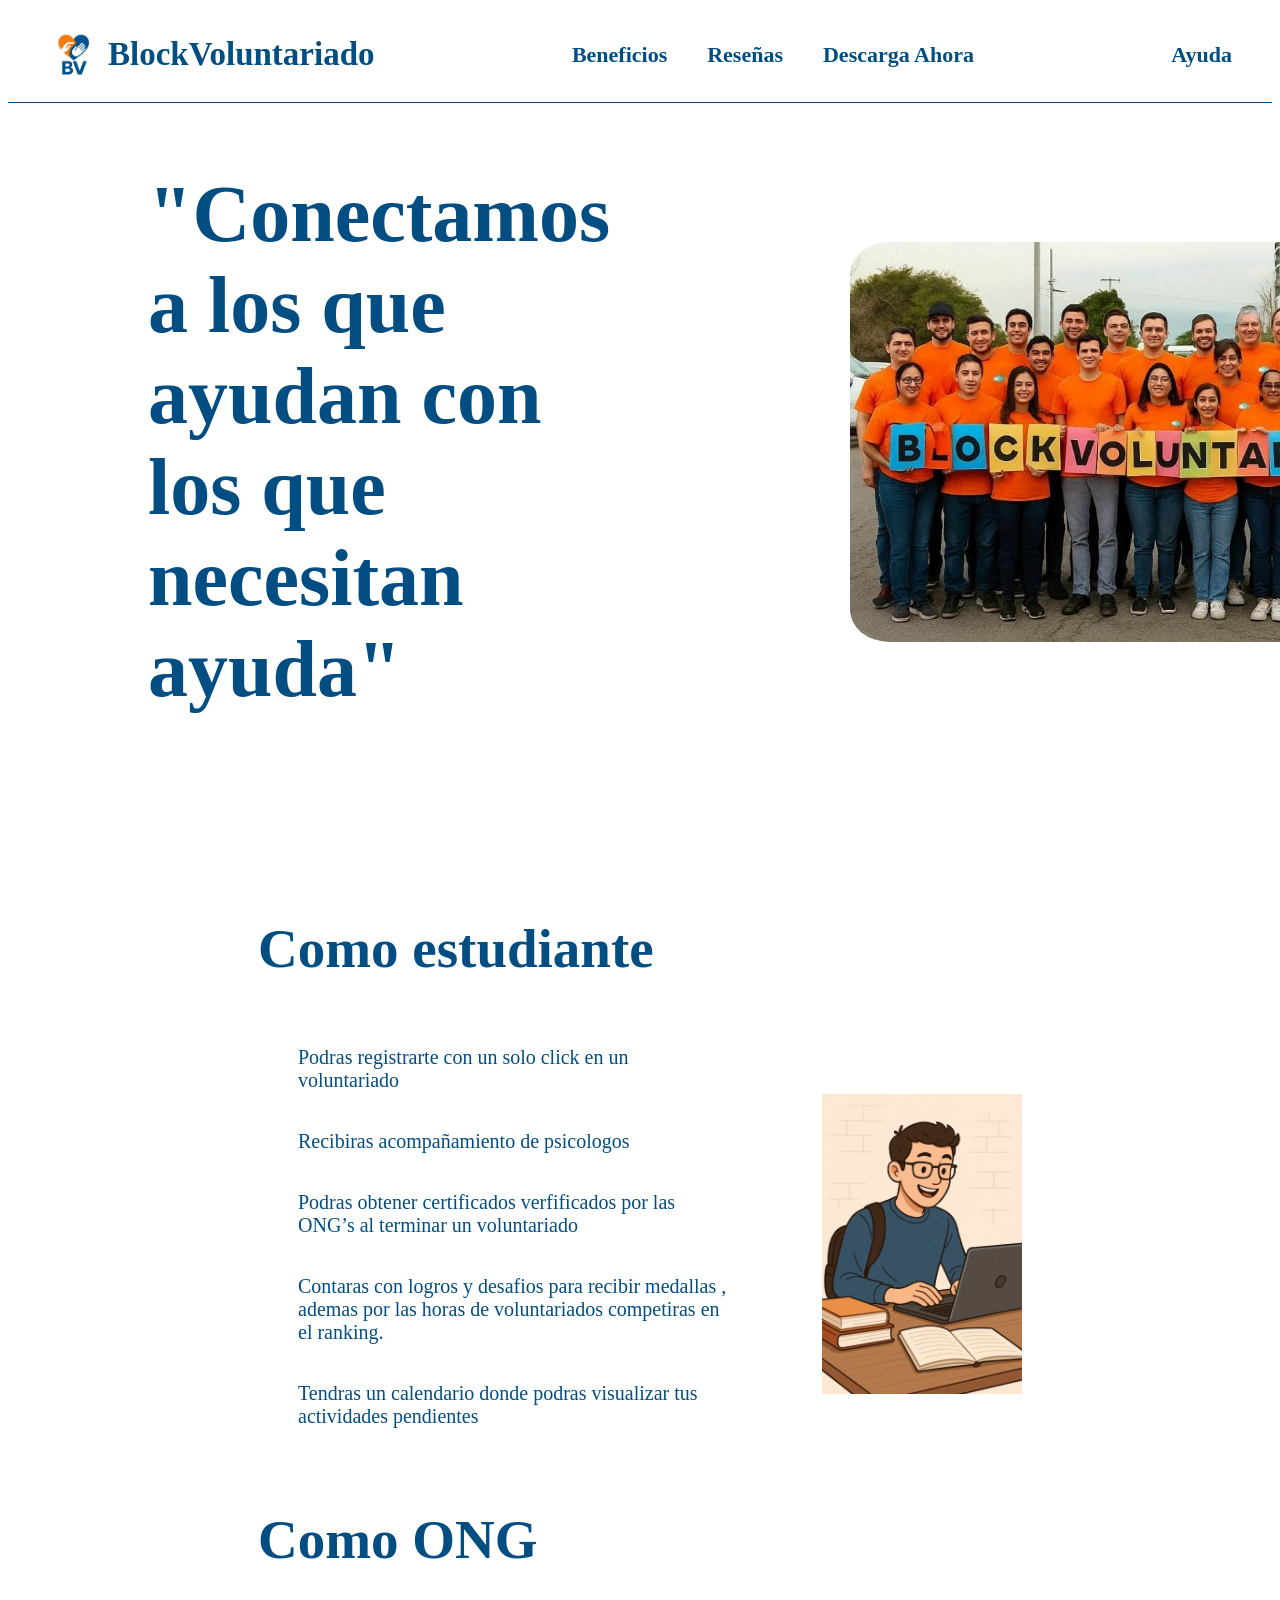
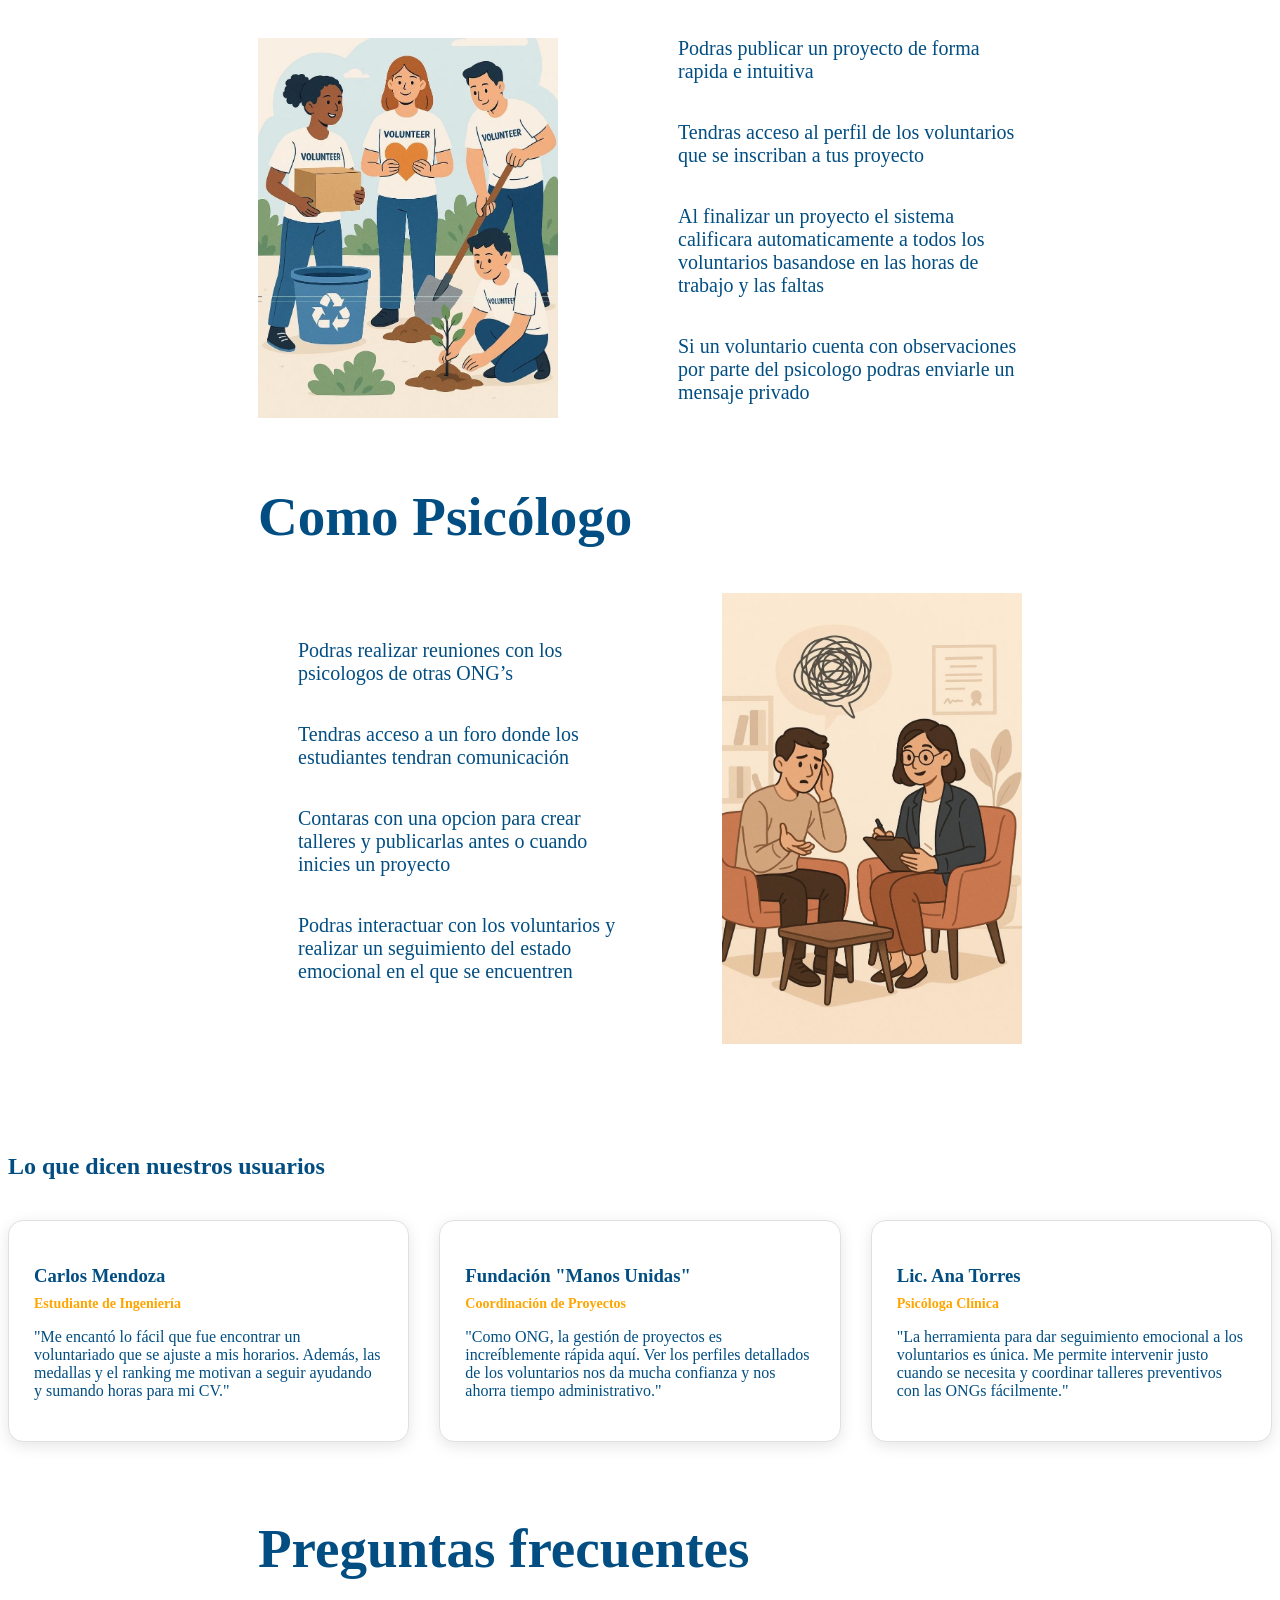
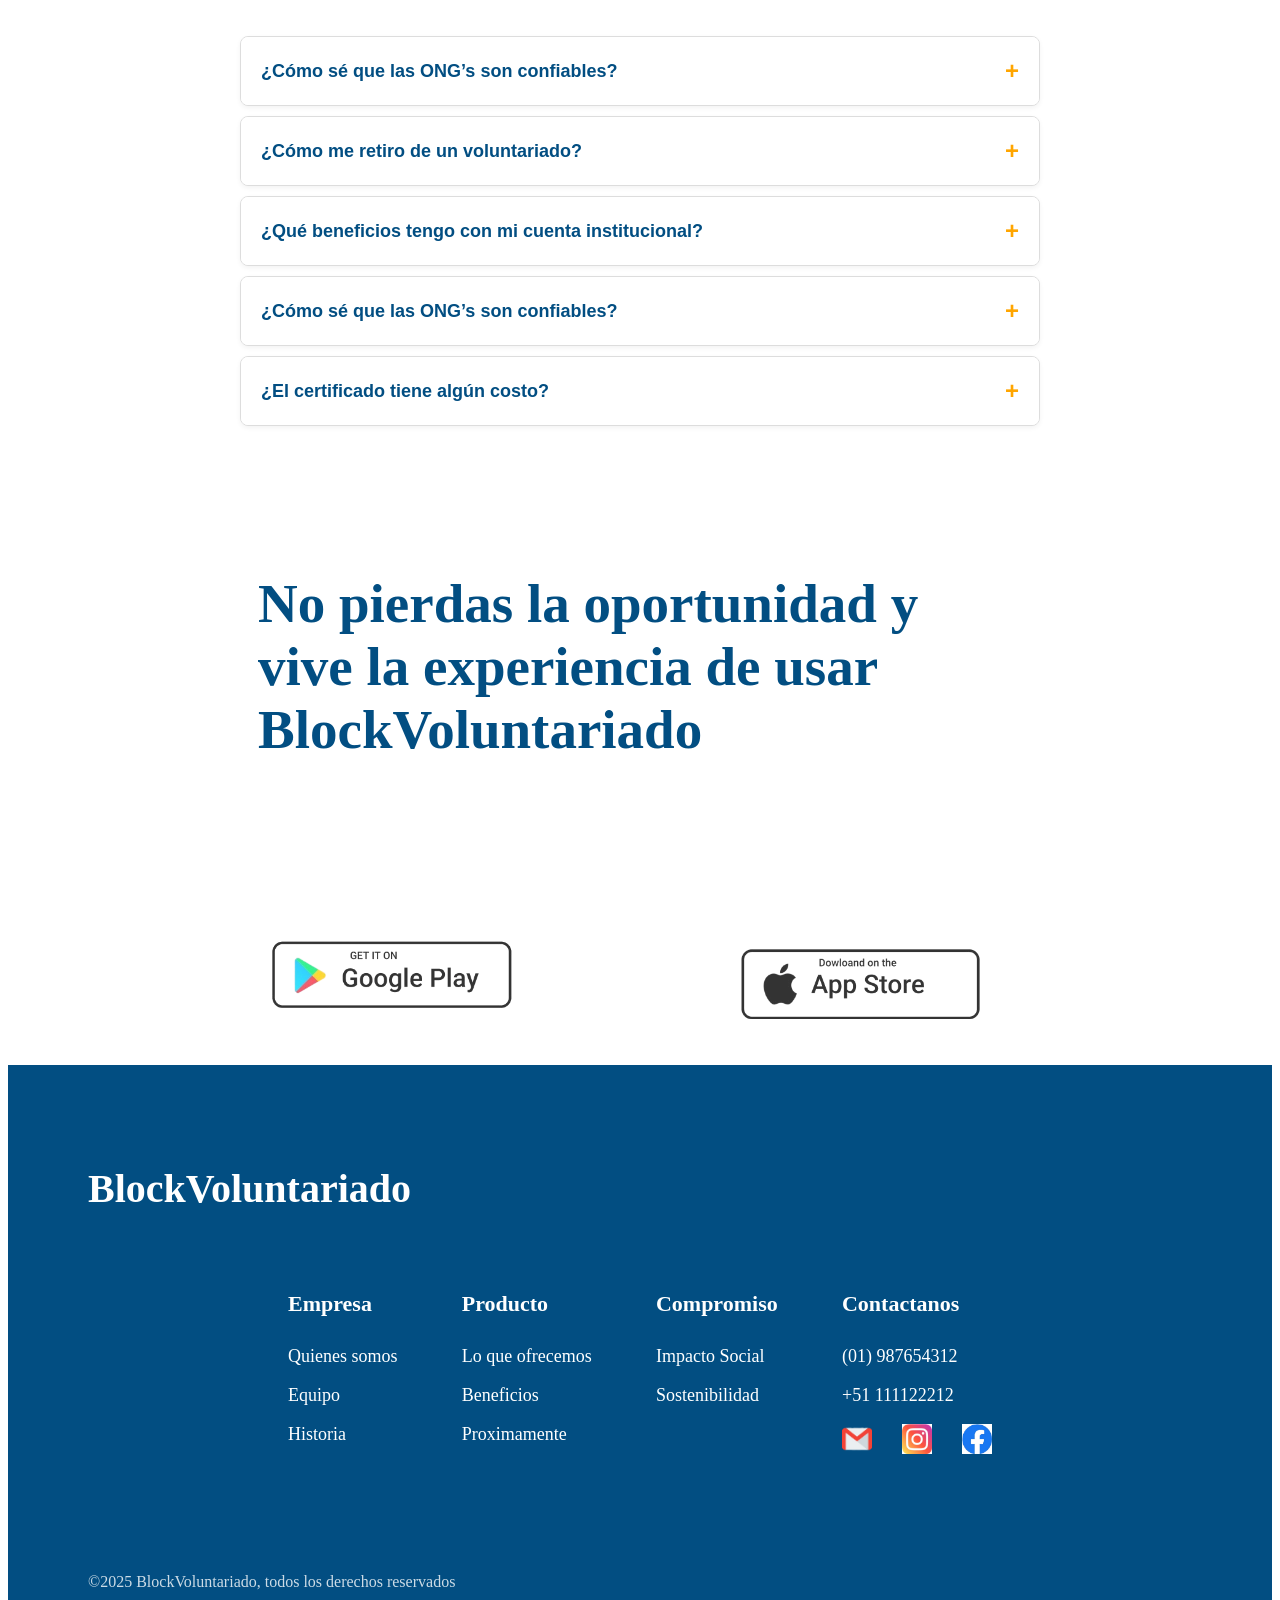
==== commit 5a460fcf: "Se añadio la parte de reseñas mediante interaccion JavaScript" ====
--- a/index.html
+++ b/index.html
@@ -1,12 +1,12 @@
 <!DOCTYPE html>
 <html lang="es">
     <head>
-        <link rel="icon" href="assets/images/LogoBlockVoluntariado.jpg" type="image/jpg">
         <meta name="viewport" content="width=device-width, initial-scale=1.0">
         <meta charset="UTF-8">
-    
         <title>BlockVoluntariado</title>
         <link rel="stylesheet" href="assets/styles/style.css">
+        <link rel="shortcut icon" href="favicon.png" type="image/icon">
+        <script src="assets/scripts/app.js" defer></script>
     </head>
     
     <body>
@@ -21,12 +21,22 @@
             </div>
         
             
-        <ul class="centro">
-            <li><strong>ONG's</strong></li>
-            <li><strong>Psicólogos</strong></li>
-            <li><strong>Reseñas</strong></li>     
+<ul class="centro">
+    <li>
+        <a href="#"><strong>Beneficios</strong></a> 
+        
+        <ul class="Menu-Vertical">
+            <li><a href="#estudiantes">Para Estudiantes</a></li>
+            <li><a href="#ongs">Para ONG's</a></li>
+            <li><a href="#psicologos">Para Psicólogos</a></li>
+            
         </ul>
-            <p class="derecha"><strong>Ayuda</strong></p>
+        
+    </li>
+    <li><a href="#reseñas"><strong>Reseñas</strong></a></li>
+    <a href="#instalar"><strong>Descarga Ahora</strong></a>
+</ul>
+            <p class="derecha"><a href="#ayuda"><strong>Ayuda</strong></a></p>
         
         </section>
         </header>
@@ -40,7 +50,7 @@
         </section>
         
         <section class="Segmentos">
-            <article class="Estudiante">
+            <article class="Estudiante" id="estudiantes">
             <h2>Como estudiante</h2>
 
             <div class="Estudiante-Info">
@@ -59,7 +69,7 @@
             
             </article>
 
-            <article class="ONG">
+            <article class="ONG" id="ongs">
                 <h2>Como ONG</h2>
                 <div class="ONG-Info">
                 <img src="assets/images/ONGs.jpg" width="300">
@@ -73,8 +83,8 @@
                 </div>
             </article>
 
-            <article class="Psicologo">
-                <h2>Como Psicologo</h2>
+            <article class="Psicologo" id="psicologos">
+                <h2>Como Psicólogo</h2>
                 <div class="Psicologo-Info">    
             
                 <img src="assets/images/Psicologos.jpg" width="300">
@@ -89,21 +99,78 @@
             </article>
 
         </section>
-
-        <section class="Preguntas">
+<section class="reseñas" id="reseñas">
+        <div class="reseñas-container">
+            <h2 class ="txt-reseñas">Lo que dicen nuestros <span>usuarios</span></h2>
+        
+            <div class="reseñas-grid"> <div class="reseña-card">
+                <h3 class ="reseña-card__title">Carlos Mendoza</h3>
+                <p class="cargo-usuario">Estudiante de Ingeniería</p>
+                <p class ="reseña-card__text">"Me encantó lo fácil que fue encontrar un voluntariado que se ajuste a mis horarios. Además, las medallas y el ranking me motivan a seguir ayudando y sumando horas para mi CV."</p>
+                </div>
+            
+            <div class="reseña-card">
+                <h3 class="reseña-card__title">Fundación "Manos Unidas"</h3>
+                <p class="cargo-usuario">Coordinación de Proyectos</p>
+                <p class="reseña-card__text">"Como ONG, la gestión de proyectos es increíblemente rápida aquí. Ver los perfiles detallados de los voluntarios nos da mucha confianza y nos ahorra tiempo administrativo."</p>
+            </div>
+            
+            <div class="reseña-card">
+                <h3 class="reseña-card__title">Lic. Ana Torres</h3>
+                <p class="cargo-usuario">Psicóloga Clínica</p>
+                <p class="reseña-card__text">"La herramienta para dar seguimiento emocional a los voluntarios es única. Me permite intervenir justo cuando se necesita y coordinar talleres preventivos con las ONGs fácilmente."</p>
+            </div>
+        </div>
+    </div>
+    </section>
+    
+        <section class="Preguntas" id="ayuda">
             <h2>Preguntas frecuentes</h2>
-            <p>¿Cómo se que las ONG’s son confiables?</p>
-            <p>¿Cómo me retiro en un voluntariado en el que estoy inscrito?</p>
-            <p>¿Qué beneficios tengo si me registro con mi cuenta institucional?</p>
-            <p>¿Cómo el sistema confirma que soy un usuario confiable?</p>
-            <p>¿El certificado tiene algun costo?</p>
-        </section>
-
-        <section class="instalacion">
+            <div class="faq-container">
+
+                <div class="faq-item">
+                    <button class="faq-question">¿Cómo sé que las ONG’s son confiables?<span class="icon">+</span></button>
+                    <div class ="faq-answer">
+                        <p>Todas las ONGs pasan por un riguroso proceso de verificación donde validamos su registro legal, antecedentes y reputación antes de permitirles publicar proyectos en la plataforma.</p>
+                    </div>
+                </div>
+            
+            <div class="faq-item">
+                    <button class="faq-question">¿Cómo me retiro de un voluntariado?<span class="icon">+</span></button>
+                    <div class ="faq-answer">
+                        <p>Puedes retirarte desde tu panel de usuario en la sección "Mis Voluntariados". Te recomendamos avisar con 48 horas de anticipación para no afectar tu calificación en el ranking.</p>
+                    </div>
+                </div>
+
+        <div class="faq-item">
+                    <button class="faq-question">¿Qué beneficios tengo con mi cuenta institucional?<span class="icon">+</span></button>
+                    <div class ="faq-answer">
+                        <p>Al registrarte con tu correo universitario, tus horas de voluntariado se validan automáticamente para los créditos extracurriculares de tu universidad.</p>
+                    </div>
+                </div>
+
+            <div class="faq-item">
+                    <button class="faq-question">¿Cómo sé que las ONG’s son confiables?<span class="icon">+</span></button>
+                    <div class ="faq-answer">
+                        <p>Utilizamos un sistema de reputación basado en asistencia, puntualidad y evaluaciones de las ONGs al finalizar cada proyecto.</p>
+                    </div>
+                </div>
+            
+                <div class="faq-item">
+                    <button class="faq-question">¿El certificado tiene algún costo?<span class="icon">+</span></button>
+                    <div class ="faq-answer">
+                        <p>No, los certificados digitales emitidos por las ONGs y verificados por BlockVoluntariado son totalmente gratuitos para los estudiantes activos.</p>
+                    </div>
+                </div>
+
+            </div>
+        </section>
+
+        <section class="instalacion" id = "instalar">
             <h2>No pierdas la oportunidad y vive la experiencia de usar BlockVoluntariado</h2>
             <div>
-            <img src="assets/images/GooglePlay.png" width="500" height="245">
-            <img src="assets/images/AppStore.png" width="555" height="240">
+            <a href="https://play.google.com/store"><img src="assets/images/GooglePlay.png" width="500" height="245"></a>
+            <a href="https://www.apple.com/app-store/"><img src="assets/images/AppStore.png" width="555" height="240"></a>
             </div>
         
 
@@ -140,9 +207,9 @@
                 <p>(01) 987654312</p>
                 <p>+51 111122212</p>
                 <div class="footer-iconos">
-                <img src="assets/images/Gmail.png" width="30">
-                <img src="assets/images/Instagram.jpg" width="30">
-                <img src="assets/images/Facebook.jpg" width="30">
+                <a href="https://www.gmail.com/"><img src="assets/images/Gmail.png" width="30"></a>
+                <a href="https://www.instagram.com/"><img src="assets/images/Instagram.jpg" width="30"></a>
+                <a href="https://www.facebook.com/"><img src="assets/images/Facebook.jpg" width="30"></a>
                 </div>
             </div>
             </div>
@@ -153,3 +220,4 @@
         </footer>
     
     </body>
+</html>
--- a/assets/styles/style.css
+++ b/assets/styles/style.css
@@ -9,7 +9,7 @@
 
 
 header{
-   
+
     color:#024E82;
     border-bottom: 1px solid #024E82;
     padding: 1px 40px;
@@ -22,6 +22,45 @@
   align-items: center;
   font-size: 22px;
   
+}
+
+.Menu a {
+    color: inherit;
+    text-decoration: none;
+}
+
+.Menu a:hover {
+    color: orange;
+}
+
+.centro > li {
+  position: relative; 
+}
+
+.Menu-Vertical {
+  position: absolute;   
+  display: none;       
+  top: 100%;            
+  left: 0;
+  background-color: white;
+  border: 1px solid #024E82;
+  box-shadow: 0 4px 8px rgba(0,0,0,0.1);
+  min-width: 200px;
+  list-style: none;
+  padding: 0;
+  margin: 0;
+  z-index: 1000;
+}
+
+.Menu-Vertical li a {
+  display: block;
+  padding: 12px 20px;
+  font-size: 18px; 
+}
+
+
+.centro > li:hover .Menu-Vertical {
+  display: block; 
 }
 
 .izquierda{
@@ -183,6 +222,15 @@
    
 }
 
+.instalacion a,
+.footer.iconos a {
+    display: inline-block;
+    line-height: 0;
+    opacity: 0.8;
+}
+
+
+
 .final{
   font-size: 16px;
     opacity: 0.8;
@@ -190,7 +238,108 @@
 
 }
 
-
+.txt-reseñas {
+    color: #024E82;
+}
+/* --- CORRECCIÓN Y MEJORAS DE RESEÑAS --- */
+.reseñas-grid {
+    display: grid;
+    grid-template-columns: repeat(3, 1fr);
+    gap: 30px;
+    padding: 20px 0;
+}
+
+.reseña-card {
+    background-color: white; /* Fondo blanco para contraste */
+    padding: 25px;
+    border-radius: 15px;
+    box-shadow: 0 4px 15px rgba(0,0,0,0.1); /* Sombra suave */
+    text-align: left;
+    border: 1px solid #e0e0e0;
+    color: #024E82;
+}
+
+.cargo-usuario {
+    color: orange; 
+    font-weight: bold;
+    font-size: 14px;
+    margin-top: -10px;
+    margin-bottom: 15px;
+}
+
+/* --- ESTILOS NUEVOS PARA PREGUNTAS FRECUENTES--- */
+.faq-container {
+    max-width: 800px;
+    margin: 0 auto;
+    text-align: left;
+}
+
+.faq-item {
+    background-color: white;
+    margin-bottom: 10px;
+    border-radius: 8px;
+    box-shadow: 0 2px 5px rgba(0,0,0,0.05);
+    border: 1px solid #ddd;
+    overflow: hidden; /* Importante para la animación */
+}
+
+.faq-question {
+    background-color: #fff;
+    color: #024E82;
+    cursor: pointer;
+    padding: 20px;
+    width: 100%;
+    border: none;
+    text-align: left;
+    outline: none;
+    font-size: 18px;
+    font-weight: bold;
+    display: flex;
+    justify-content: space-between;
+    align-items: center;
+    transition: background-color 0.3s;
+}
+
+.faq-question:hover {
+    background-color: #f1f8ff;
+}
+
+.faq-answer {
+    max-height: 0; /* Oculto por defecto */
+    overflow: hidden;
+    transition: max-height 0.3s ease-out; /* Animación suave */
+    background-color: #f9f9f9;
+}
+
+.faq-answer p {
+    padding: 20px;
+    margin: 0;
+    font-size: 16px;
+    color: #333;
+    width: 100%; /* Asegura que ocupe el ancho */
+    border-bottom: none; /* Quitamos el borde que tenías en p genéricos */
+}
+
+/* Icono de + / - */
+.icon {
+    font-size: 24px;
+    color: orange;
+    transition: transform 0.3s;
+}
+
+/* Clase activa (se añade con JS) */
+.faq-item.active .faq-answer {
+    max-height: 200px; /* Altura suficiente para mostrar el texto */
+}
+
+.faq-item.active .icon {
+    transform: rotate(45deg); /* Gira el + para convertirlo en X */
+}
+
+
+.texto-ayuda:hover {
+    transform: translateY(-5px);
+}
 .imagen-Estudiante,
 .ONG-Info img,
 .Psicologo-Info img {
@@ -199,7 +348,6 @@
     margin: 0 auto; 
 }
 
-
 /*
 
 ESTILOS PARA MÓVILES (RESPONSIVO) 
@@ -207,7 +355,27 @@
 */
 
 @media (max-width: 768px) {
-
+.Menu-Vertical {
+        position: static; 
+        display: block;  
+        border: none;
+        box-shadow: none;
+        width: 100%;
+        background-color: transparent;
+    }
+
+    .Menu-Vertical li a {
+        padding: 10px 0;
+    }
+    
+
+    .reseñas-grid {
+        grid-template-columns: 1fr;
+    }
+
+    .reseñas h2 {
+        font-size: 32px;
+    }
     header {
         padding: 10px 20px;
     }
@@ -295,7 +463,15 @@
         gap: 20px;
         align-items: center;
     }
-
+    .reseñas-grid {
+        grid-template-columns: 1fr; /* Una sola columna en móvil */
+        gap: 20px;
+    }
+    
+    .faq-question {
+        font-size: 16px;
+        padding: 15px;
+    }
     /* Footer  */
     .footer {
         padding: 30px 20px;
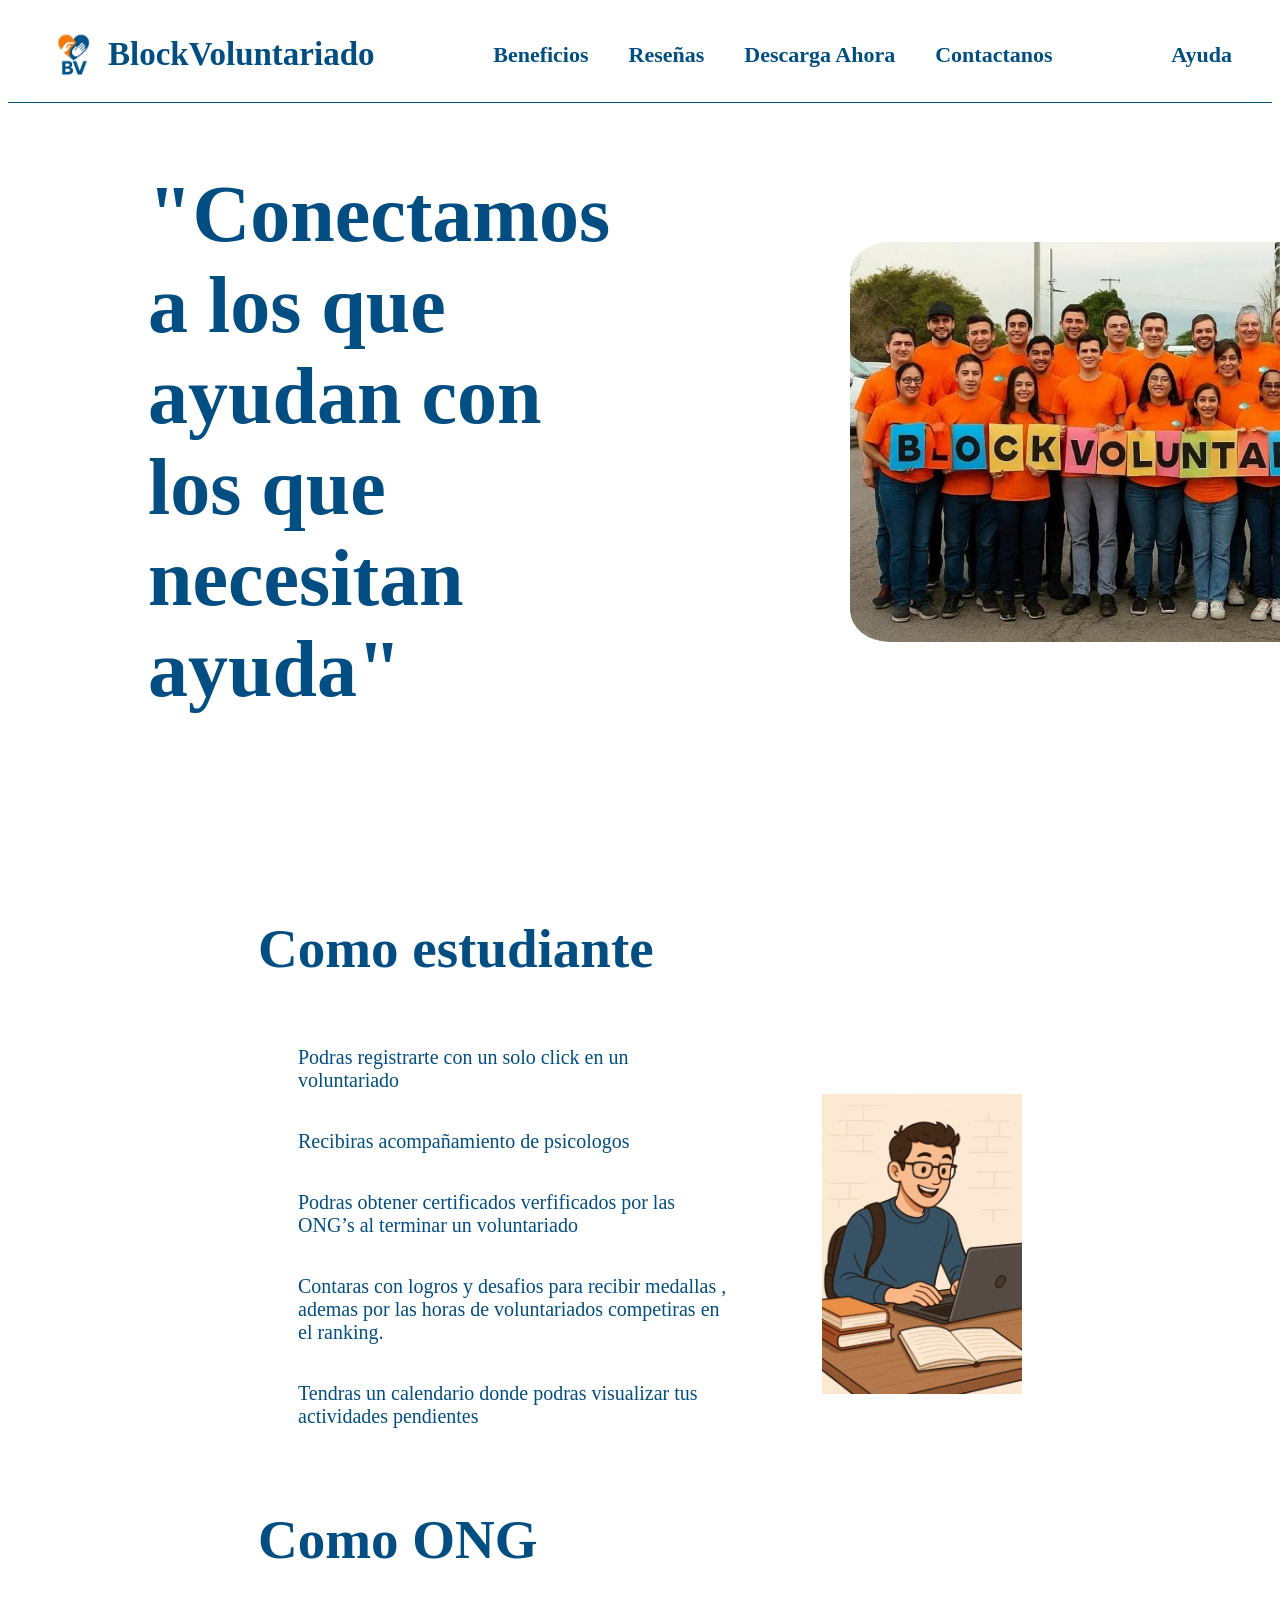
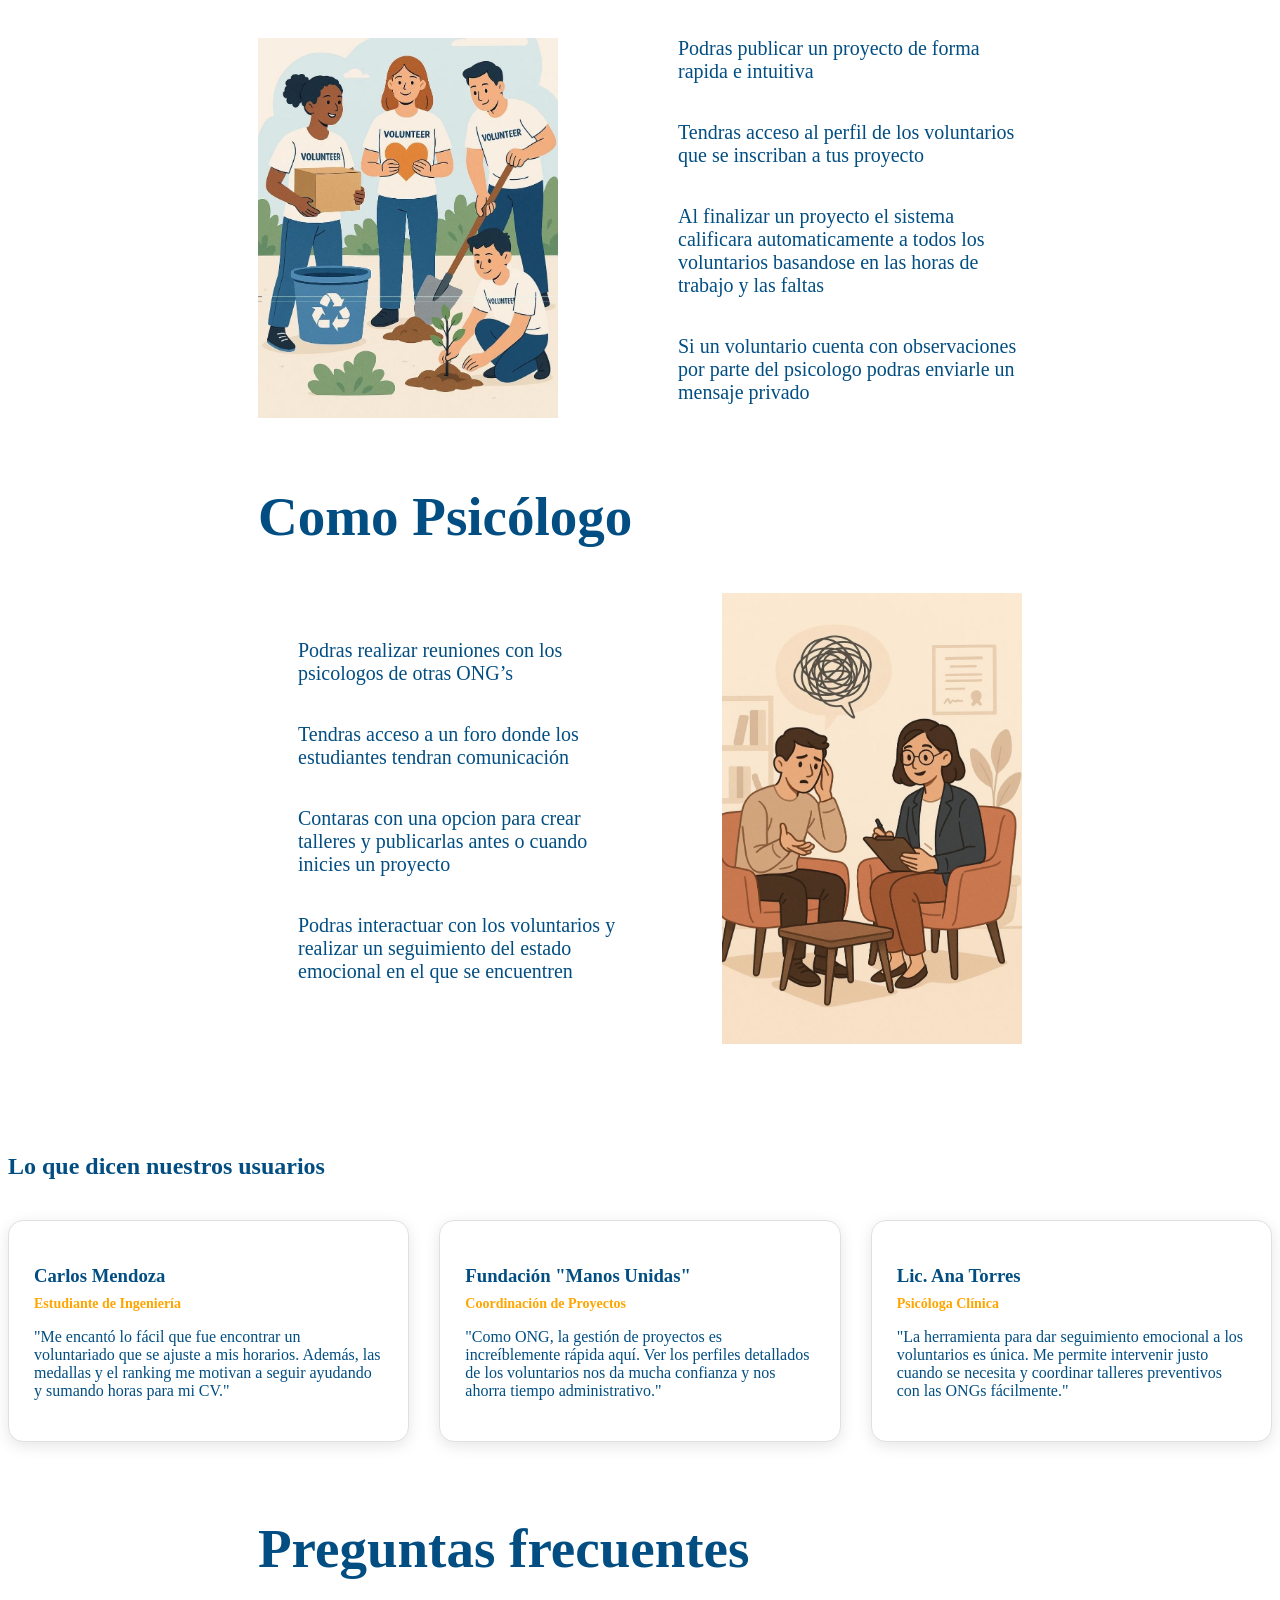
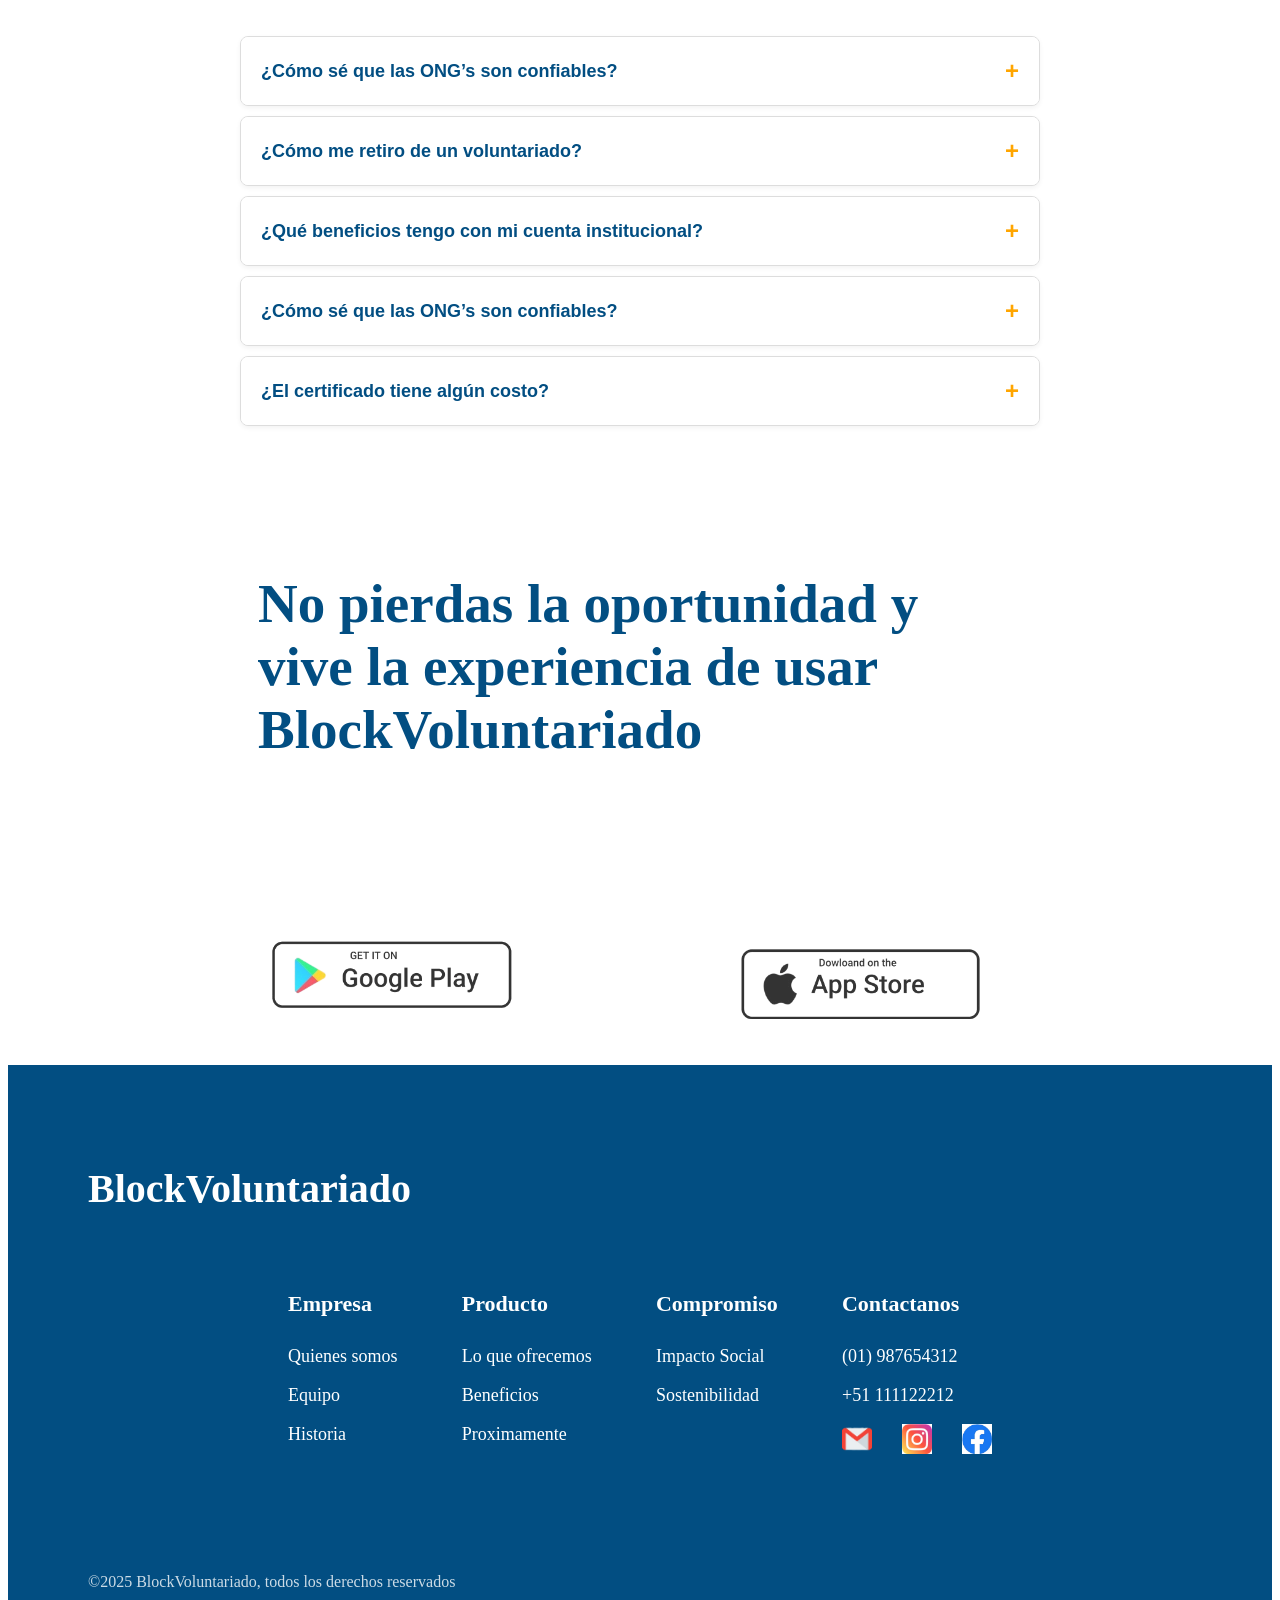
==== commit 06e00aa7: "Implementacion de Formulario de Contactanos" ====
--- a/index.html
+++ b/index.html
@@ -10,35 +10,33 @@
     </head>
     
     <body>
-        
-    
         <header>
-
-        <section class="Menu">
-            <div class="izquierda">
-                <img src="assets/images/LogoBlockVoluntariado.jpg" width="50">
-                <h2>BlockVoluntariado</h2>
-            </div>
-        
-            
-<ul class="centro">
-    <li>
-        <a href="#"><strong>Beneficios</strong></a> 
-        
-        <ul class="Menu-Vertical">
-            <li><a href="#estudiantes">Para Estudiantes</a></li>
-            <li><a href="#ongs">Para ONG's</a></li>
-            <li><a href="#psicologos">Para Psicólogos</a></li>
-            
-        </ul>
-        
-    </li>
-    <li><a href="#reseñas"><strong>Reseñas</strong></a></li>
-    <a href="#instalar"><strong>Descarga Ahora</strong></a>
-</ul>
+            <section class="Menu">
+                <div class="izquierda">
+                    <img src="assets/images/LogoBlockVoluntariado.jpg" width="50">
+                    <h2>BlockVoluntariado</h2>
+                </div>
+                    
+            <ul class="centro">
+                <li>
+                    <a href="#"><strong>Beneficios</strong></a> 
+                    <ul class="Menu-Vertical">
+
+                    <li><a href="#estudiantes">Para Estudiantes</a></li>
+                    <li><a href="#ongs">Para ONG's</a></li>
+                    <li><a href="#psicologos">Para Psicólogos</a></li>
+            
+                    </ul>
+        
+                </li>
+
+                <li><a href="#reseñas"><strong>Reseñas</strong></a></li>
+                <li><a href="#instalar"><strong>Descarga Ahora</strong></a></li>
+                <li><a href="contact-form.html"><strong>Contactanos</strong></a></li>
+            </ul>
             <p class="derecha"><a href="#ayuda"><strong>Ayuda</strong></a></p>
         
-        </section>
+            </section>
         </header>
 
     
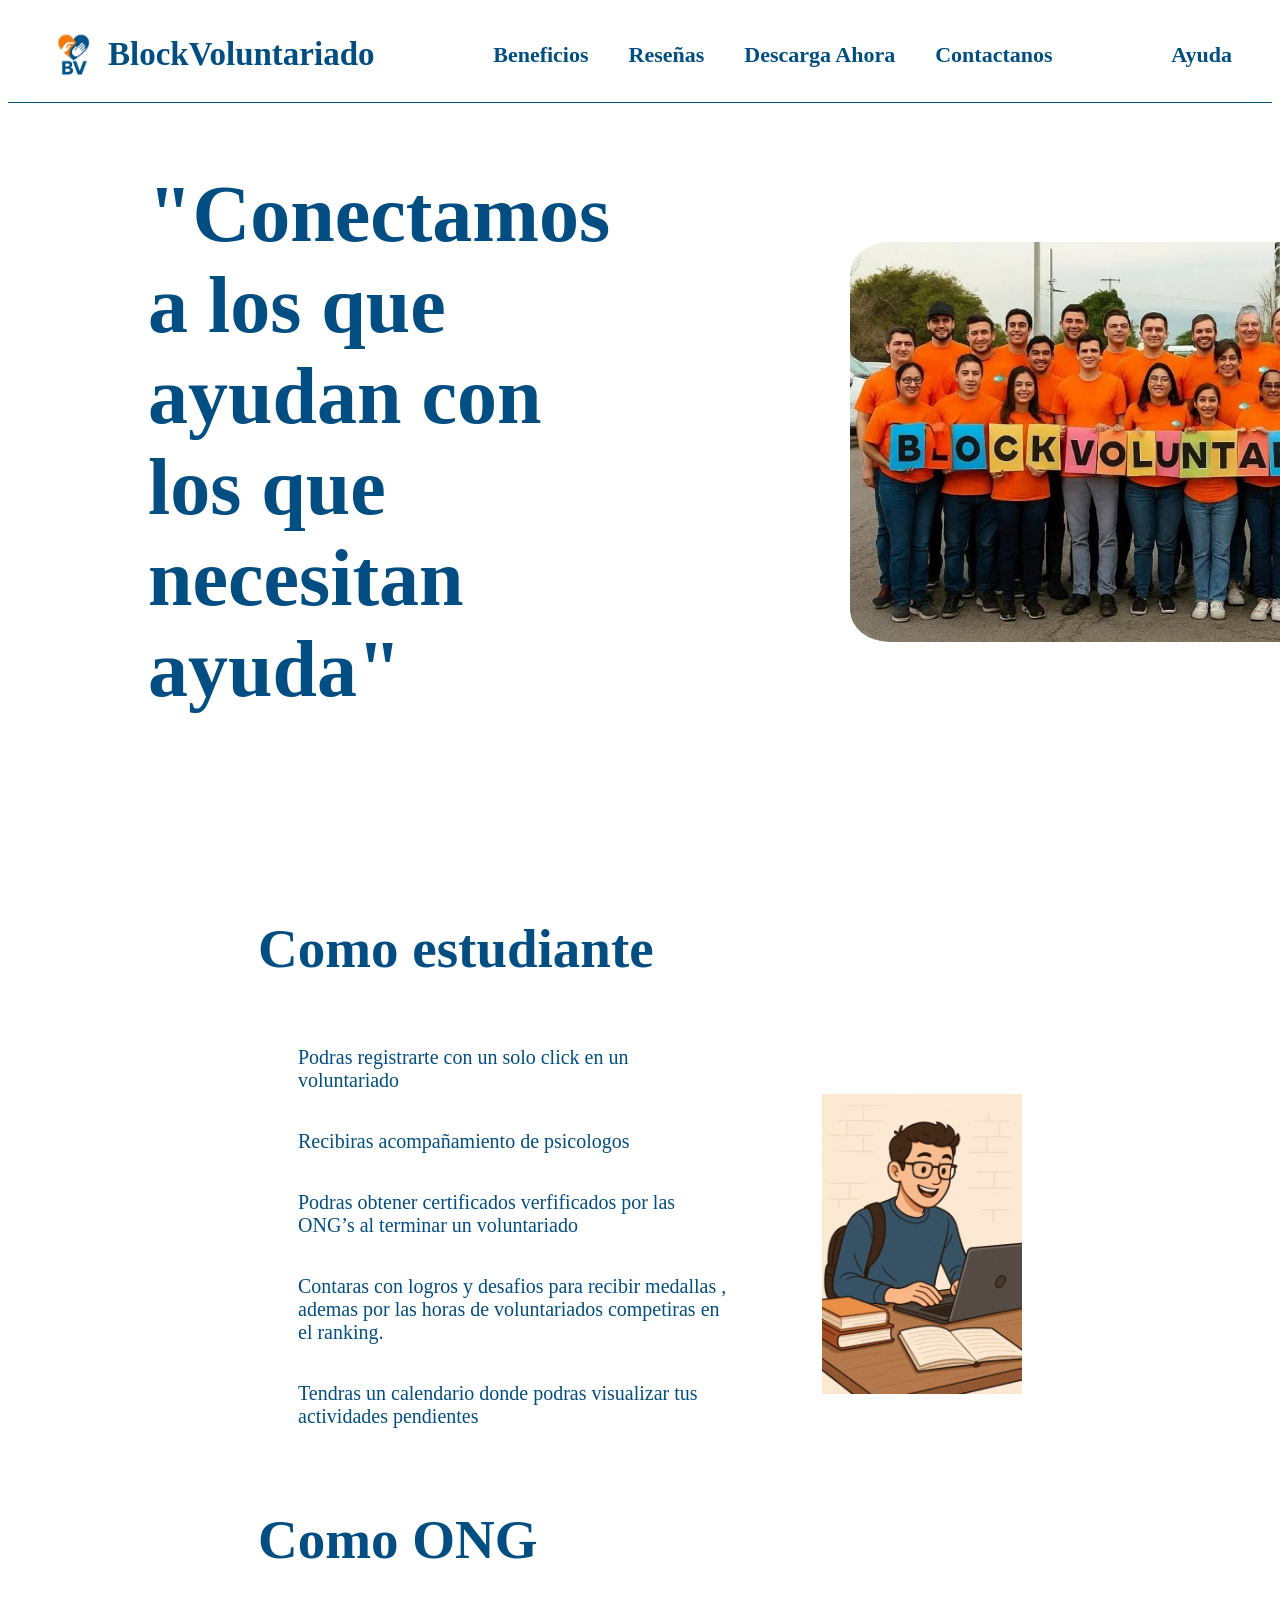
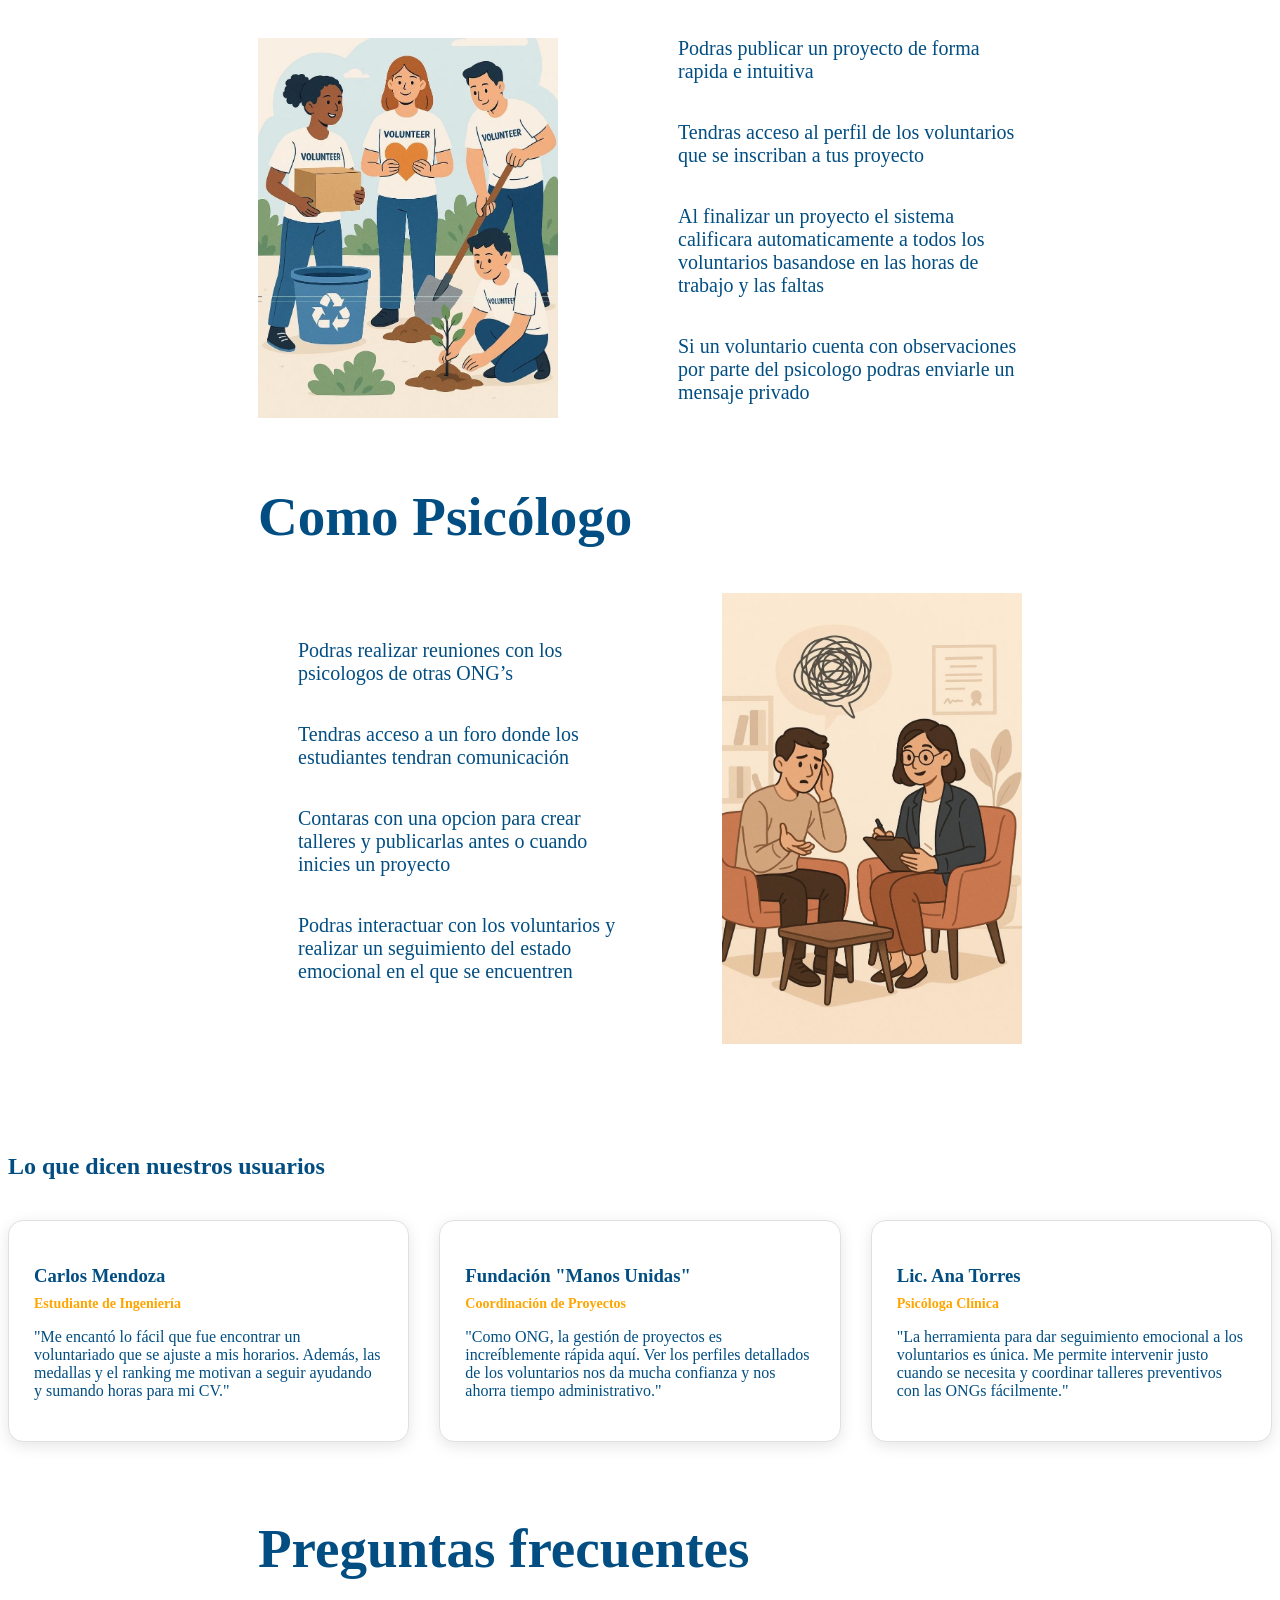
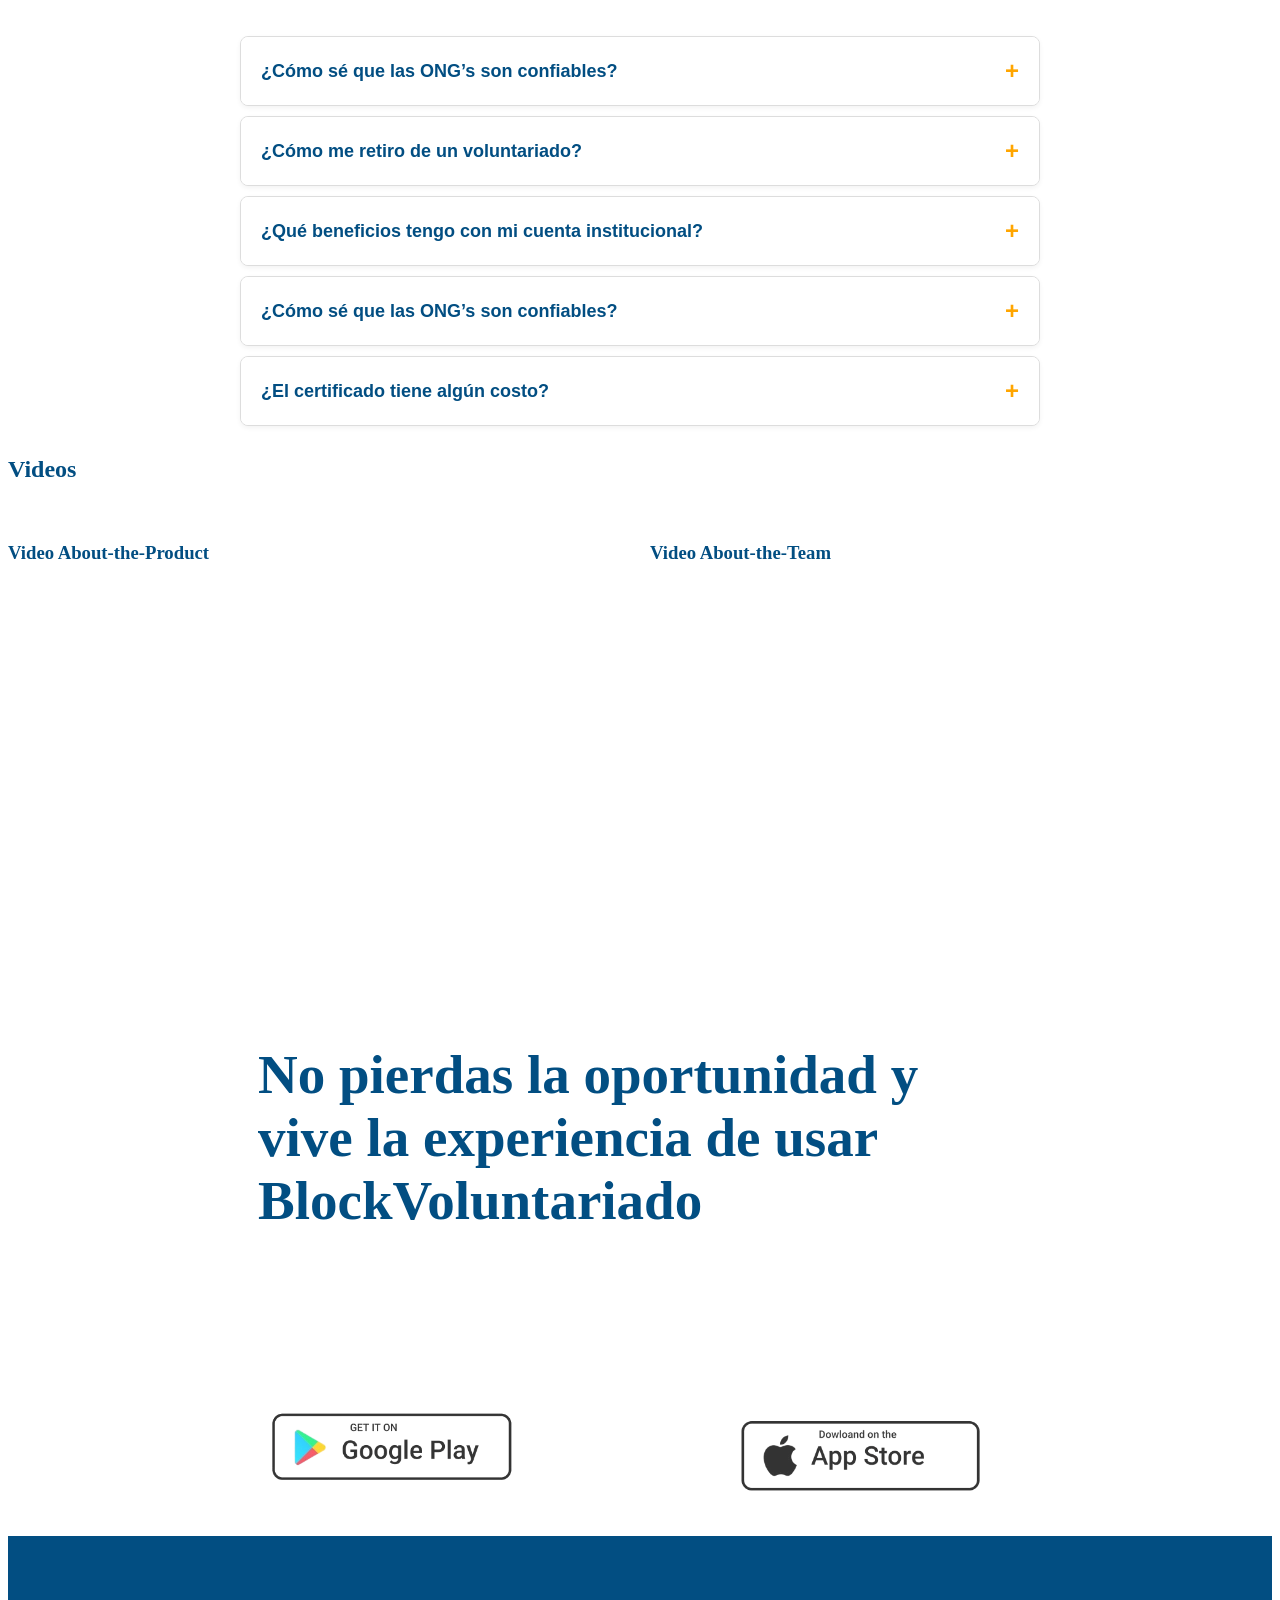
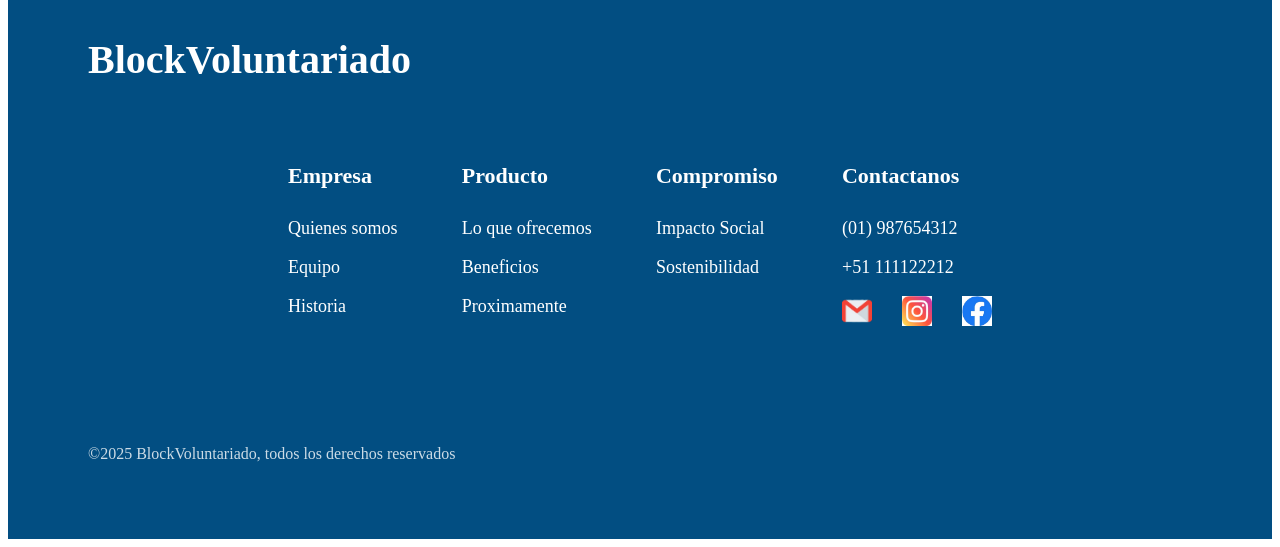
==== commit dbb5d562: "Se agregaron las secciones about the product y about the team" ====
--- a/index.html
+++ b/index.html
@@ -164,6 +164,28 @@
             </div>
         </section>
 
+        <section class = "contenido" id = "videos">
+            <h1>Videos</h1>
+            <div class = "videos-container">
+                <div class ="About-the-product">
+                    <h3>Video About-the-Product</h3>
+            <iframe width="560"
+                height="315" 
+                src="https://www.youtube.com/embed/nM60K0TO2SM?si=ZJvp1r8CLIFxDk-9" 
+                title="YouTube video player" 
+                frameborder="0" 
+                allow="accelerometer; autoplay; clipboard-write; encrypted-media; gyroscope; picture-in-picture; web-share" 
+                referrerpolicy="strict-origin-when-cross-origin" 
+                allowfullscreen>
+            </iframe>
+                </div>
+                <div class = "About-the-team">
+                    <h3>Video About-the-Team</h3>
+                   <iframe width="560" height="315" src="https://www.youtube.com/embed/y_8H2IrFUqQ?si=L3tlx0Tec5zD-BFE" title="YouTube video player" frameborder="0" allow="accelerometer; autoplay; clipboard-write; encrypted-media; gyroscope; picture-in-picture; web-share" referrerpolicy="strict-origin-when-cross-origin" allowfullscreen></iframe>
+                </div>
+            </div>
+        </section>
+
         <section class="instalacion" id = "instalar">
             <h2>No pierdas la oportunidad y vive la experiencia de usar BlockVoluntariado</h2>
             <div>
--- a/assets/styles/style.css
+++ b/assets/styles/style.css
@@ -320,6 +320,36 @@
     border-bottom: none; /* Quitamos el borde que tenías en p genéricos */
 }
 
+.contenido {
+    color: #024E82;
+    display: flex;
+    flex-direction: column;
+    gap: 20px;
+}
+
+.contenido .videos-container {
+    color: #024E82;
+    display: flex;
+    justify-content: space-between; 
+    gap: 20px;
+}
+
+.contenido .About-the-product,
+.contenido .About-the-team {
+    flex: 1;
+}
+
+.contenido h3 {
+    margin-bottom: 15px;
+}
+
+
+
+.contenido iframe {
+    border-radius: 15px;
+    overflow: hidden;
+}
+
 /* Icono de + / - */
 .icon {
     font-size: 24px;
@@ -420,7 +450,7 @@
         margin-bottom: 30px;
     }
 
- 
+
     .Estudiante-Info,
     .ONG-Info,
     .Psicologo-Info {
@@ -446,6 +476,7 @@
         font-size: 18px;
         width: 90%; 
     }
+
 
 
     .instalacion {
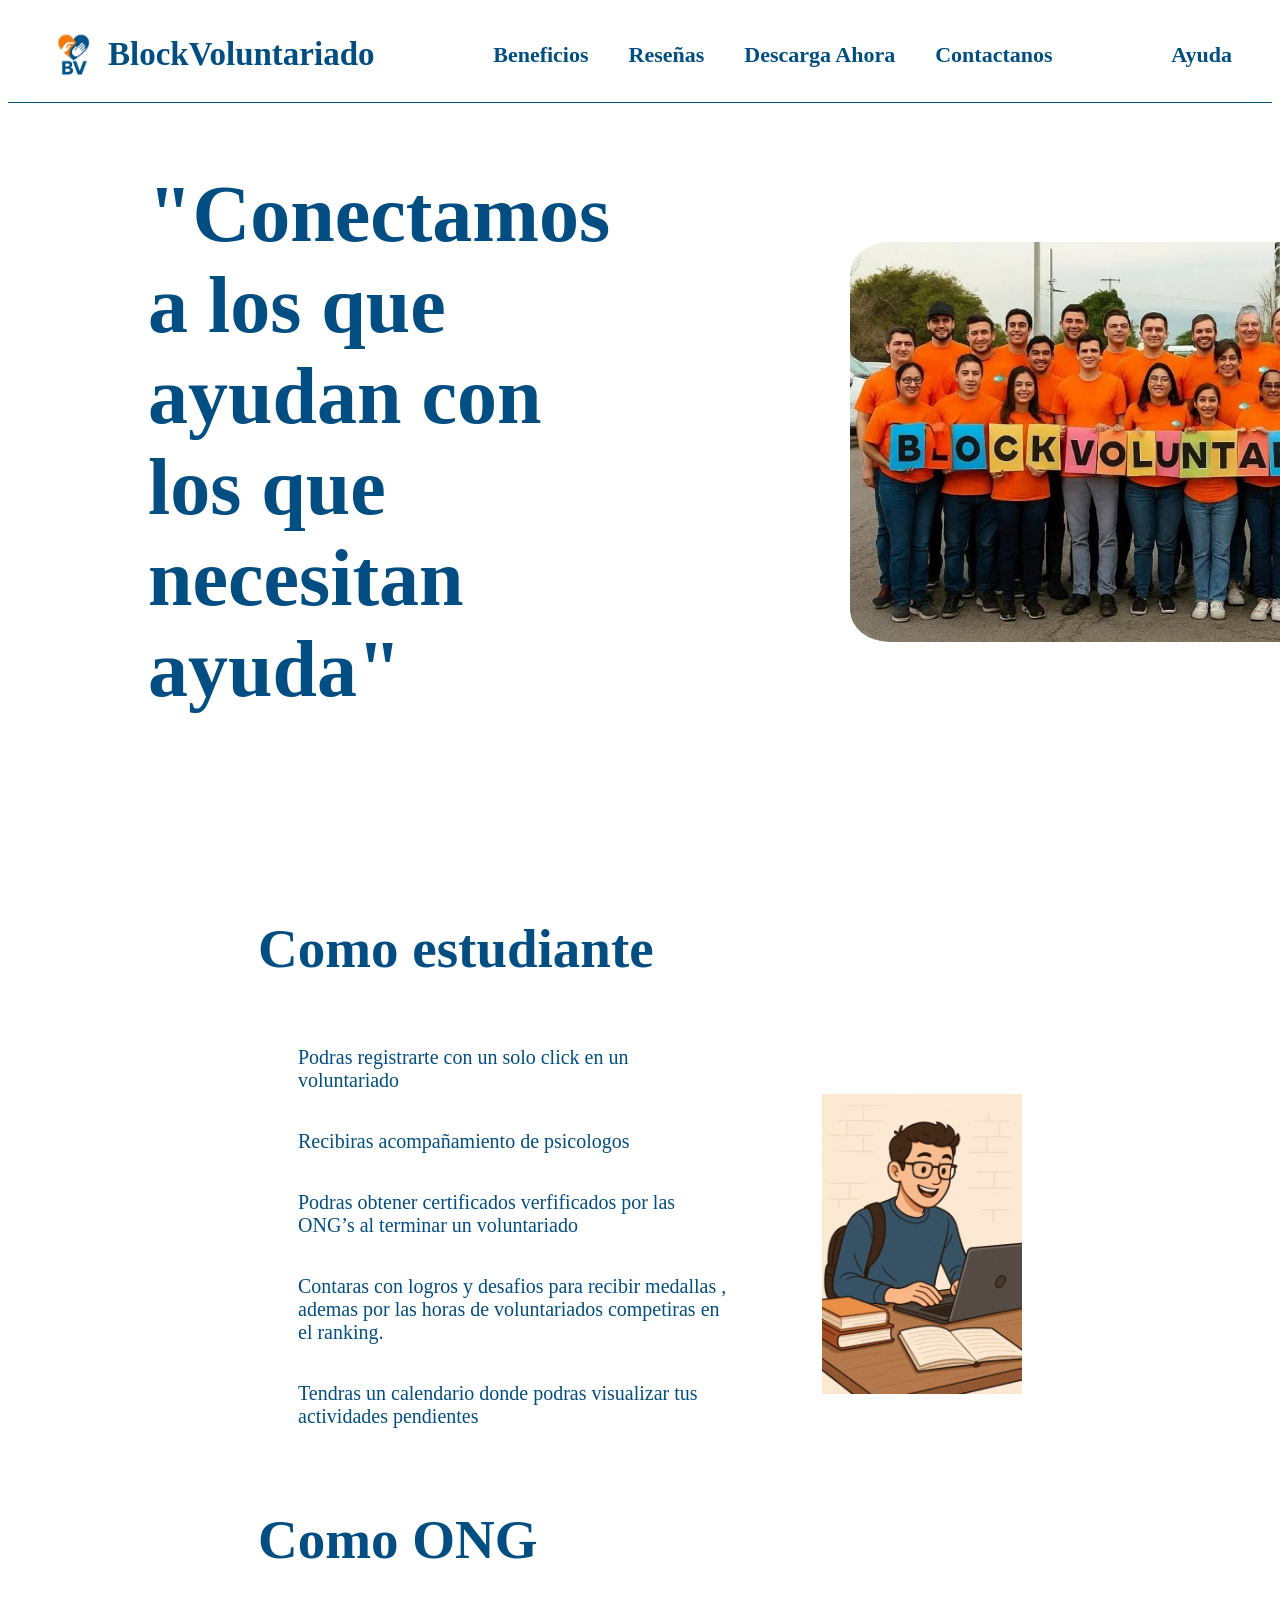
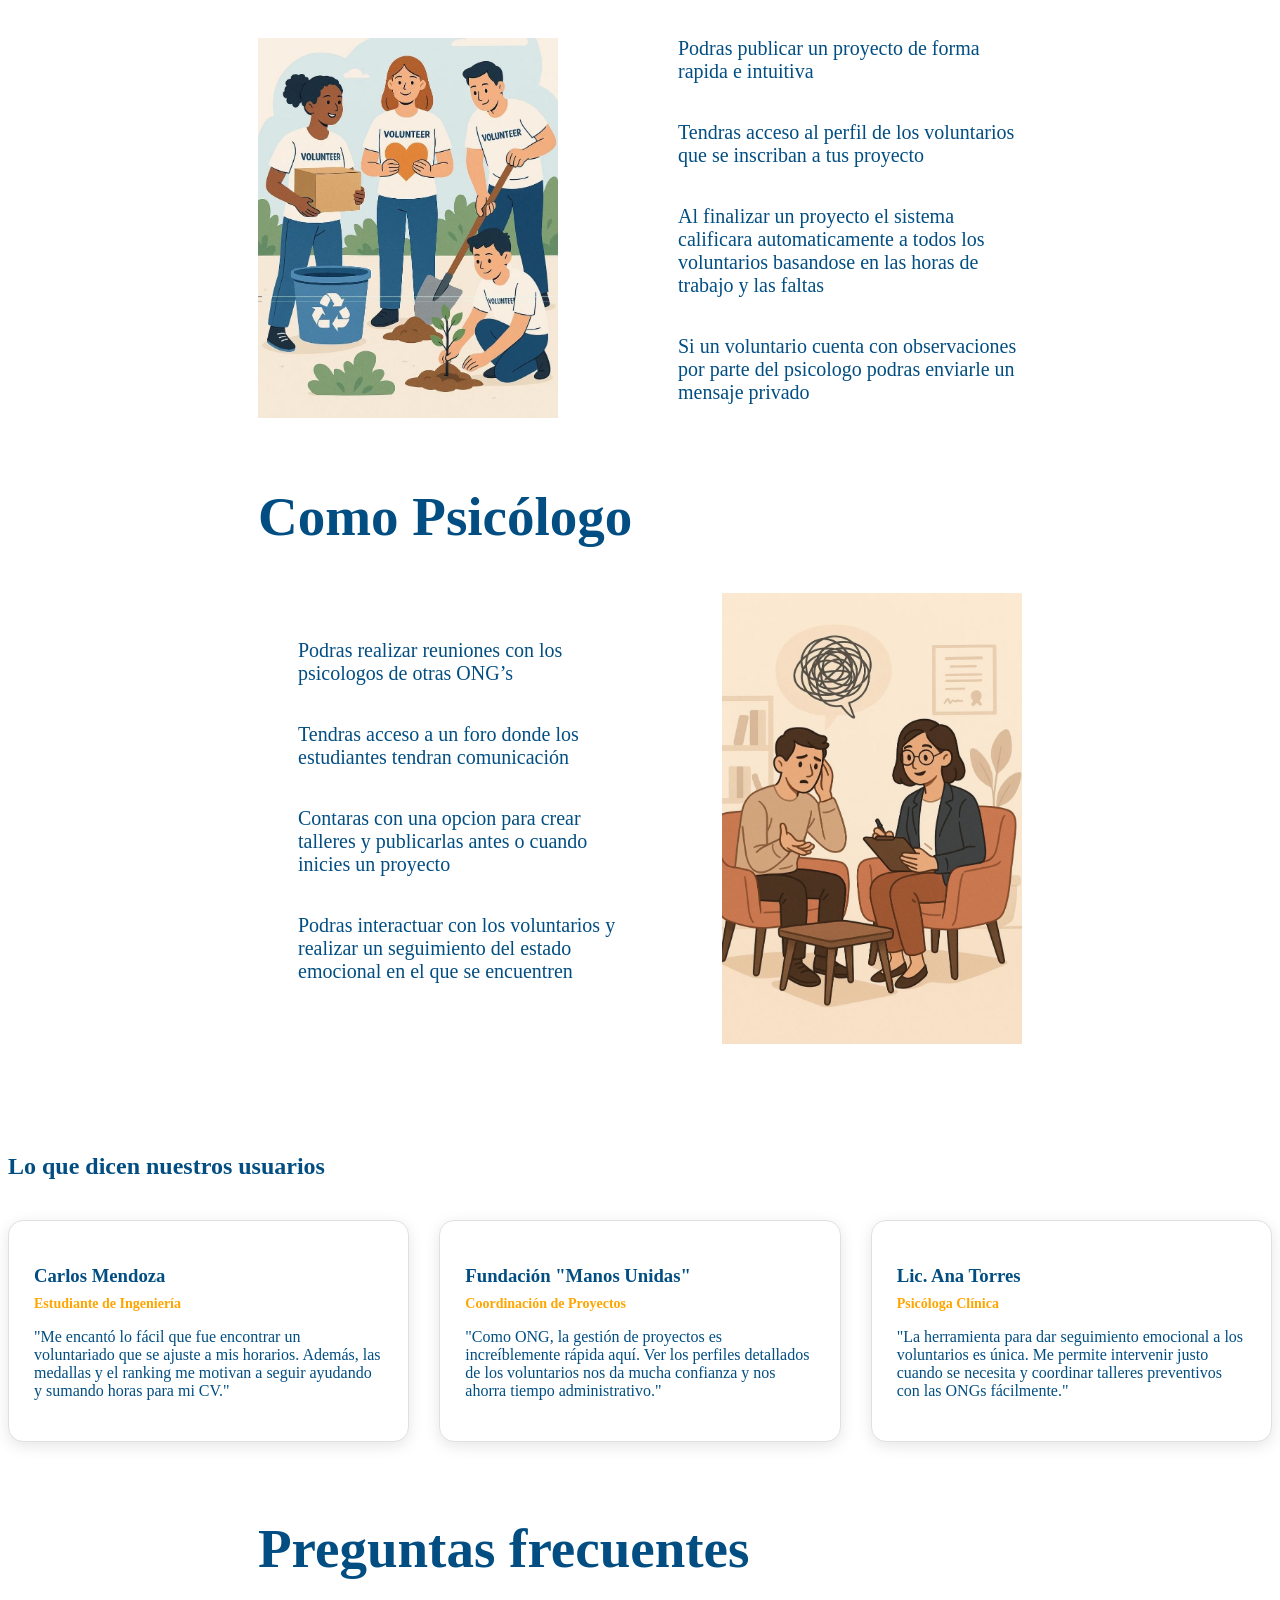
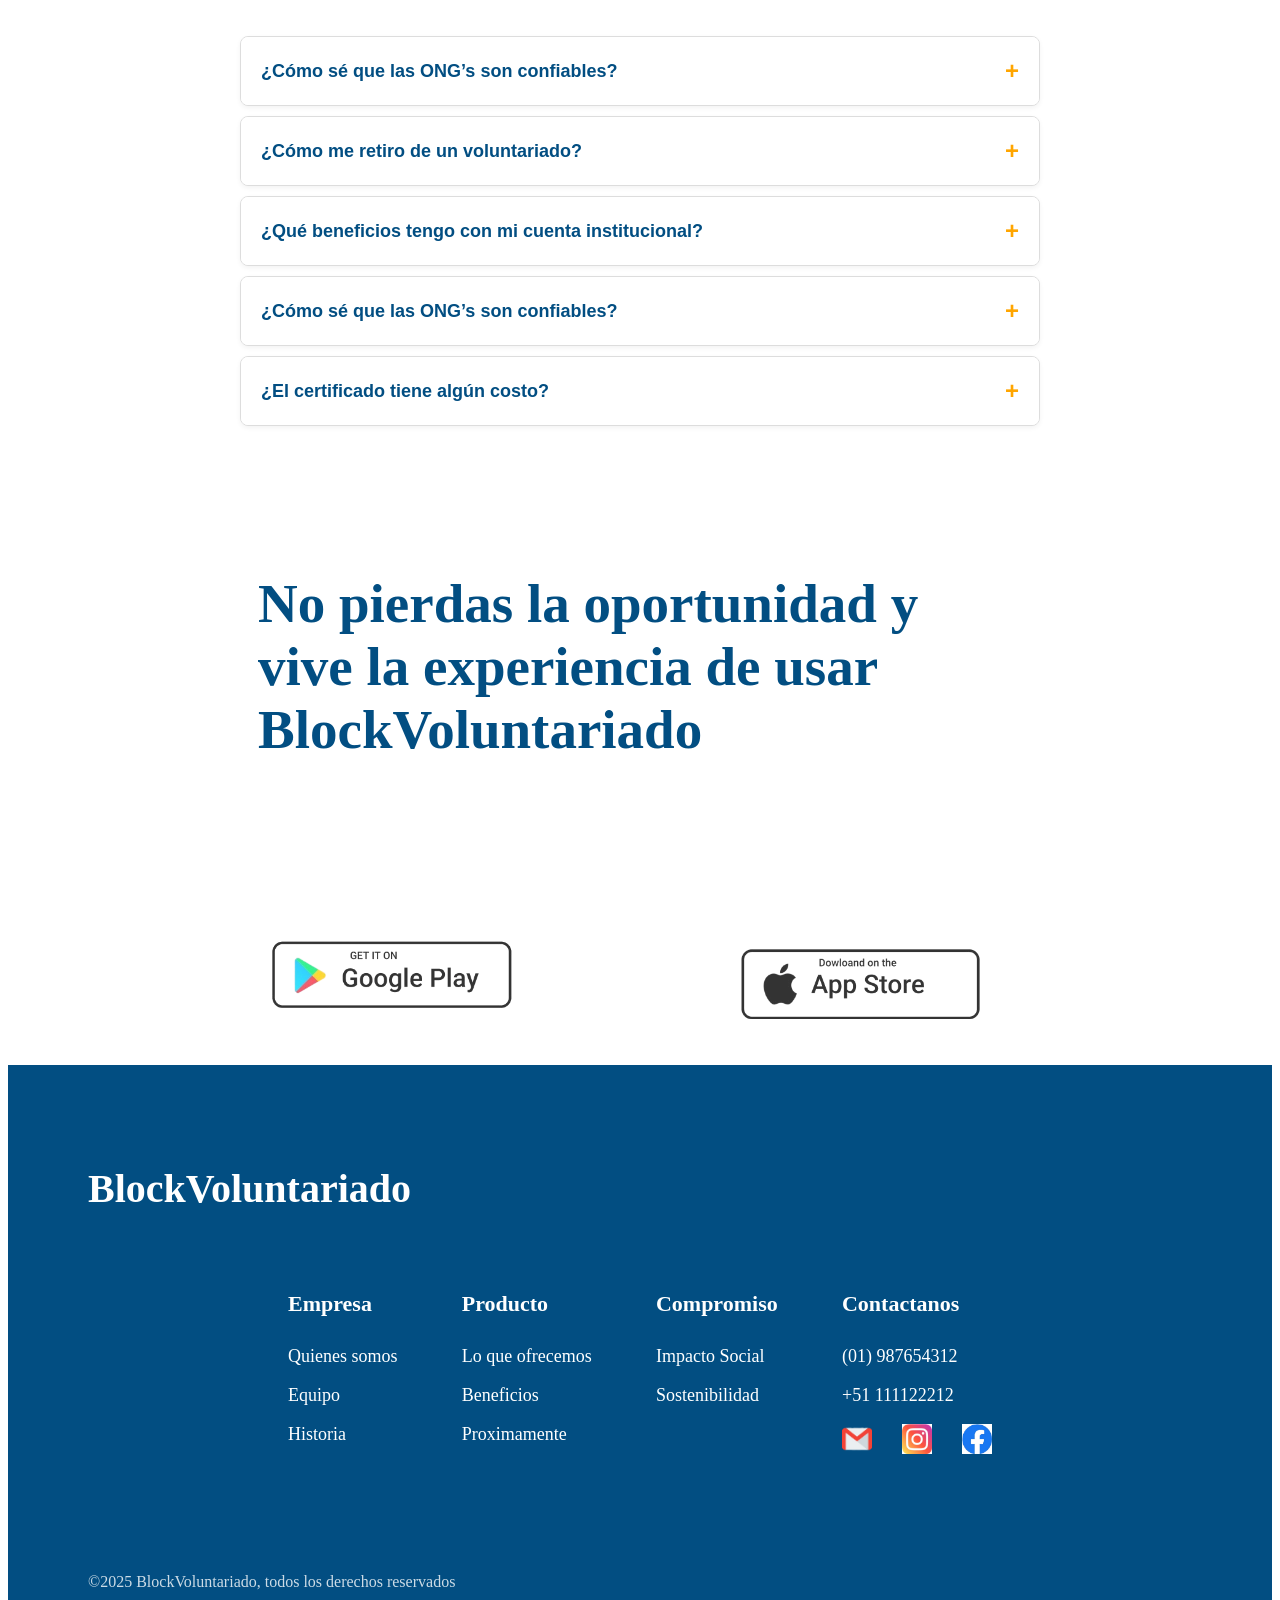
==== commit 51d1b942: "v1" ====
--- a/index.html
+++ b/index.html
@@ -164,28 +164,6 @@
             </div>
         </section>
 
-        <section class = "contenido" id = "videos">
-            <h1>Videos</h1>
-            <div class = "videos-container">
-                <div class ="About-the-product">
-                    <h3>Video About-the-Product</h3>
-            <iframe width="560"
-                height="315" 
-                src="https://www.youtube.com/embed/nM60K0TO2SM?si=ZJvp1r8CLIFxDk-9" 
-                title="YouTube video player" 
-                frameborder="0" 
-                allow="accelerometer; autoplay; clipboard-write; encrypted-media; gyroscope; picture-in-picture; web-share" 
-                referrerpolicy="strict-origin-when-cross-origin" 
-                allowfullscreen>
-            </iframe>
-                </div>
-                <div class = "About-the-team">
-                    <h3>Video About-the-Team</h3>
-                   <iframe width="560" height="315" src="https://www.youtube.com/embed/y_8H2IrFUqQ?si=L3tlx0Tec5zD-BFE" title="YouTube video player" frameborder="0" allow="accelerometer; autoplay; clipboard-write; encrypted-media; gyroscope; picture-in-picture; web-share" referrerpolicy="strict-origin-when-cross-origin" allowfullscreen></iframe>
-                </div>
-            </div>
-        </section>
-
         <section class="instalacion" id = "instalar">
             <h2>No pierdas la oportunidad y vive la experiencia de usar BlockVoluntariado</h2>
             <div>
--- a/assets/styles/style.css
+++ b/assets/styles/style.css
@@ -320,36 +320,6 @@
     border-bottom: none; /* Quitamos el borde que tenías en p genéricos */
 }
 
-.contenido {
-    color: #024E82;
-    display: flex;
-    flex-direction: column;
-    gap: 20px;
-}
-
-.contenido .videos-container {
-    color: #024E82;
-    display: flex;
-    justify-content: space-between; 
-    gap: 20px;
-}
-
-.contenido .About-the-product,
-.contenido .About-the-team {
-    flex: 1;
-}
-
-.contenido h3 {
-    margin-bottom: 15px;
-}
-
-
-
-.contenido iframe {
-    border-radius: 15px;
-    overflow: hidden;
-}
-
 /* Icono de + / - */
 .icon {
     font-size: 24px;
@@ -450,7 +420,7 @@
         margin-bottom: 30px;
     }
 
-
+ 
     .Estudiante-Info,
     .ONG-Info,
     .Psicologo-Info {
@@ -478,7 +448,6 @@
     }
 
 
-
     .instalacion {
         padding: 40px 20px;
     }
